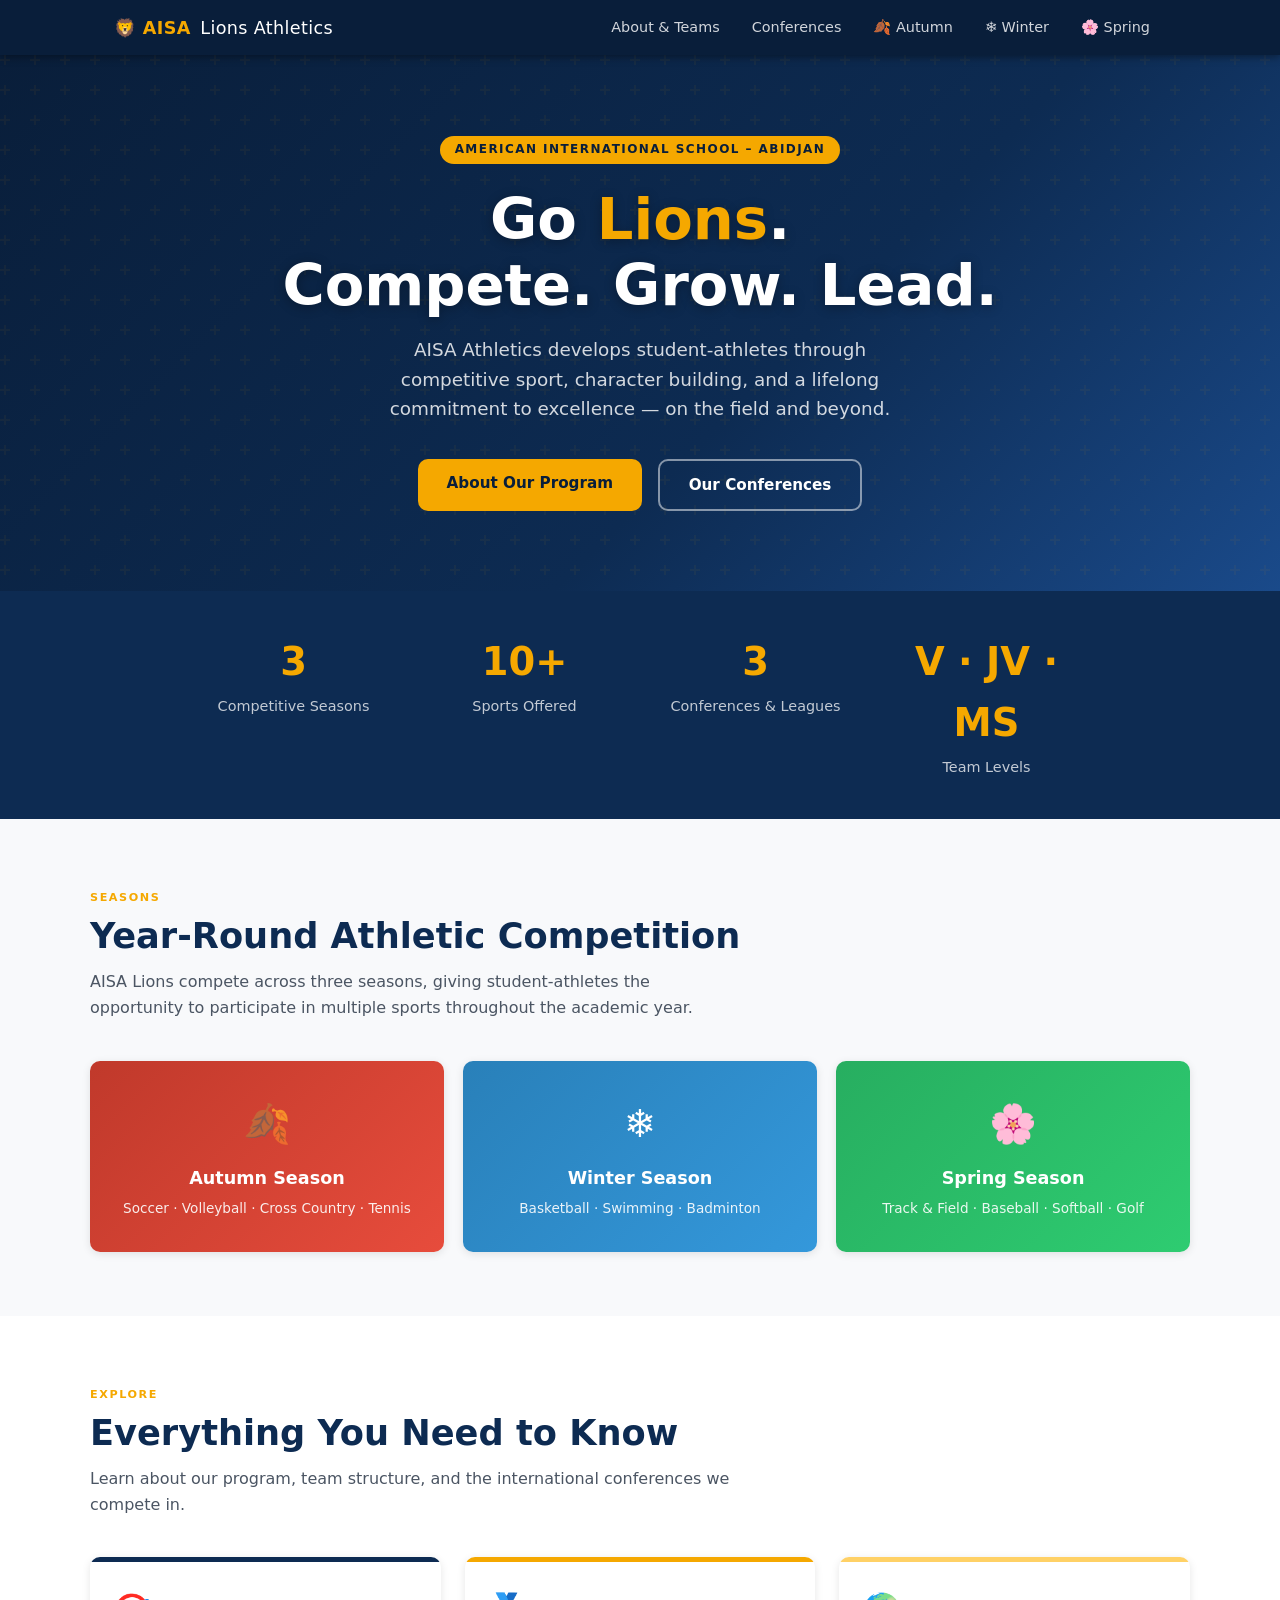
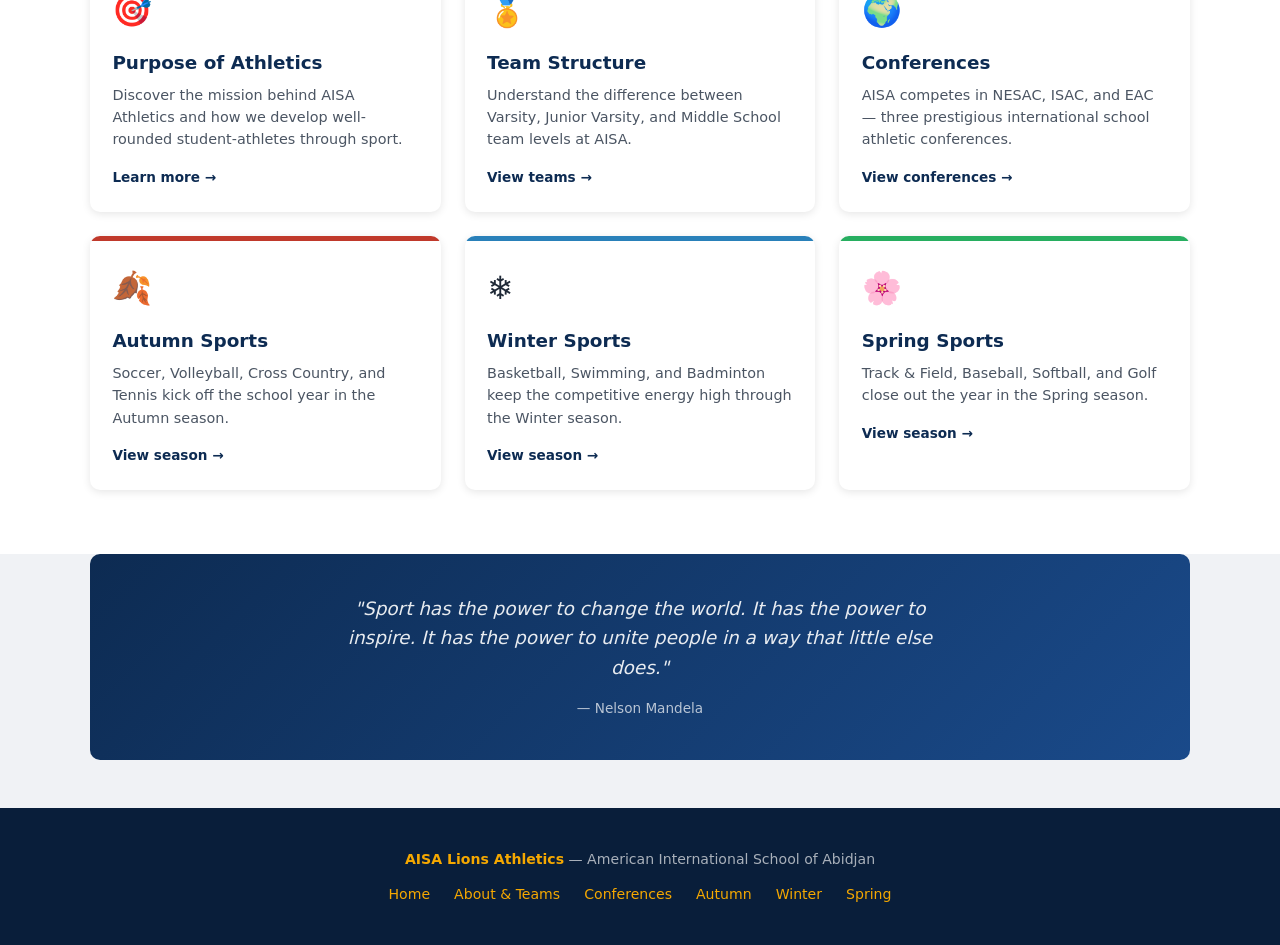
==== index.html @ 77f481df "Add AISA Lions Athletics Department website Six-page static site with shared stylesheet: - index.htm" ====
<!DOCTYPE html>
<html lang="en">
<head>
  <meta charset="UTF-8" />
  <meta name="viewport" content="width=device-width, initial-scale=1.0" />
  <title>AISA Lions Athletics</title>
  <link rel="stylesheet" href="styles.css" />
</head>
<body>

  <!-- NAV -->
  <nav>
    <div class="nav-inner">
      <a class="nav-brand" href="index.html">🦁 AISA <span>Lions Athletics</span></a>
      <ul class="nav-links">
        <li><a href="purpose.html">About & Teams</a></li>
        <li><a href="conferences.html">Conferences</a></li>
        <li><a href="autumn.html">Autumn</a></li>
        <li><a href="winter.html">Winter</a></li>
        <li><a href="spring.html">Spring</a></li>
      </ul>
    </div>
  </nav>

  <!-- HERO -->
  <section class="hero">
    <div class="hero-content">
      <span class="hero-eyebrow">American International School – Abidjan</span>
      <h1>Go <em>Lions</em>.<br>Compete. Grow. Lead.</h1>
      <p>AISA Athletics develops student-athletes through competitive sport, character building, and a lifelong commitment to excellence — on the field and beyond.</p>
      <div class="hero-ctas">
        <a class="btn btn-gold" href="purpose.html">About Our Program</a>
        <a class="btn btn-outline" href="conferences.html">Our Conferences</a>
      </div>
    </div>
  </section>

  <!-- STATS STRIP -->
  <div class="stats-strip">
    <div class="stats-inner">
      <div class="stat-item"><h2>3</h2><p>Competitive Seasons</p></div>
      <div class="stat-item"><h2>10+</h2><p>Sports Offered</p></div>
      <div class="stat-item"><h2>3</h2><p>Conferences &amp; Leagues</p></div>
      <div class="stat-item"><h2>V · JV · MS</h2><p>Team Levels</p></div>
    </div>
  </div>

  <!-- SEASON OVERVIEW -->
  <section style="background: var(--off-white);">
    <div class="container">
      <div class="section-label">Seasons</div>
      <h2 class="section-title">Year-Round Athletic Competition</h2>
      <p class="section-sub">AISA Lions compete across three seasons, giving student-athletes the opportunity to participate in multiple sports throughout the academic year.</p>
      <div class="season-nav">
        <a class="season-card sc-autumn" href="autumn.html">
          <span class="season-icon">🍂</span>
          Autumn Season
          <p>Soccer · Volleyball · Cross Country · Tennis</p>
        </a>
        <a class="season-card sc-winter" href="winter.html">
          <span class="season-icon">❄️</span>
          Winter Season
          <p>Basketball · Swimming · Badminton</p>
        </a>
        <a class="season-card sc-spring" href="spring.html">
          <span class="season-icon">🌸</span>
          Spring Season
          <p>Track &amp; Field · Baseball · Softball · Golf</p>
        </a>
      </div>
    </div>
  </section>

  <!-- QUICK LINKS -->
  <section>
    <div class="container">
      <div class="section-label">Explore</div>
      <h2 class="section-title">Everything You Need to Know</h2>
      <p class="section-sub">Learn about our program, team structure, and the international conferences we compete in.</p>
      <div class="card-grid">

        <a class="card" href="purpose.html">
          <div class="card-accent" style="background: var(--navy);"></div>
          <div class="card-body">
            <span class="card-icon">🎯</span>
            <h3>Purpose of Athletics</h3>
            <p>Discover the mission behind AISA Athletics and how we develop well-rounded student-athletes through sport.</p>
            <span class="card-link">Learn more →</span>
          </div>
        </a>

        <a class="card" href="purpose.html#teams">
          <div class="card-accent" style="background: var(--gold);"></div>
          <div class="card-body">
            <span class="card-icon">🏅</span>
            <h3>Team Structure</h3>
            <p>Understand the difference between Varsity, Junior Varsity, and Middle School team levels at AISA.</p>
            <span class="card-link">View teams →</span>
          </div>
        </a>

        <a class="card" href="conferences.html">
          <div class="card-accent" style="background: var(--gold-light);"></div>
          <div class="card-body">
            <span class="card-icon">🌍</span>
            <h3>Conferences</h3>
            <p>AISA competes in NESAC, ISAC, and EAC — three prestigious international school athletic conferences.</p>
            <span class="card-link">View conferences →</span>
          </div>
        </a>

        <a class="card" href="autumn.html">
          <div class="card-accent" style="background: var(--autumn);"></div>
          <div class="card-body">
            <span class="card-icon">🍂</span>
            <h3>Autumn Sports</h3>
            <p>Soccer, Volleyball, Cross Country, and Tennis kick off the school year in the Autumn season.</p>
            <span class="card-link">View season →</span>
          </div>
        </a>

        <a class="card" href="winter.html">
          <div class="card-accent" style="background: var(--winter);"></div>
          <div class="card-body">
            <span class="card-icon">❄️</span>
            <h3>Winter Sports</h3>
            <p>Basketball, Swimming, and Badminton keep the competitive energy high through the Winter season.</p>
            <span class="card-link">View season →</span>
          </div>
        </a>

        <a class="card" href="spring.html">
          <div class="card-accent" style="background: var(--spring);"></div>
          <div class="card-body">
            <span class="card-icon">🌸</span>
            <h3>Spring Sports</h3>
            <p>Track &amp; Field, Baseball, Softball, and Golf close out the year in the Spring season.</p>
            <span class="card-link">View season →</span>
          </div>
        </a>

      </div>
    </div>
  </section>

  <!-- CALLOUT -->
  <section style="background: var(--gray-100); padding-top: 0; padding-bottom: 3rem;">
    <div class="container">
      <div class="callout">
        <p>"Sport has the power to change the world. It has the power to inspire. It has the power to unite people in a way that little else does."</p>
        <cite>— Nelson Mandela</cite>
      </div>
    </div>
  </section>

  <!-- FOOTER -->
  <footer>
    <strong>AISA Lions Athletics</strong> — American International School of Abidjan<br>
    <div class="footer-links">
      <a href="index.html">Home</a>
      <a href="purpose.html">About &amp; Teams</a>
      <a href="conferences.html">Conferences</a>
      <a href="autumn.html">Autumn</a>
      <a href="winter.html">Winter</a>
      <a href="spring.html">Spring</a>
    </div>
  </footer>

</body>
</html>
---- styles.css ----
/* ============================================================
   AISA Lions Athletics — Shared Stylesheet
   ============================================================ */

:root {
  --navy:      #0d2b52;
  --navy-dark: #091e3a;
  --gold:      #f5a800;
  --gold-light:#ffd166;
  --white:     #ffffff;
  --off-white: #f8f9fb;
  --gray-100:  #f0f2f5;
  --gray-300:  #d1d5db;
  --gray-600:  #4b5563;
  --gray-800:  #1f2937;
  --autumn:    #c0392b;
  --winter:    #2980b9;
  --spring:    #27ae60;
  --shadow-sm: 0 2px 8px rgba(0,0,0,.10);
  --shadow-md: 0 4px 20px rgba(0,0,0,.14);
  --radius:    10px;
}

*, *::before, *::after { box-sizing: border-box; margin: 0; padding: 0; }

html { scroll-behavior: smooth; }

body {
  font-family: 'Segoe UI', system-ui, -apple-system, sans-serif;
  color: var(--gray-800);
  background: var(--white);
  line-height: 1.6;
}

/* ---- NAV ---- */
nav {
  background: var(--navy-dark);
  position: sticky;
  top: 0;
  z-index: 100;
  box-shadow: 0 2px 8px rgba(0,0,0,.4);
}

.nav-inner {
  max-width: 1100px;
  margin: 0 auto;
  padding: 0 1.5rem;
  display: flex;
  align-items: center;
  gap: 0;
}

.nav-brand {
  display: flex;
  align-items: center;
  gap: .6rem;
  padding: .85rem 0;
  color: var(--gold);
  font-weight: 800;
  font-size: 1.1rem;
  text-decoration: none;
  letter-spacing: .02em;
  flex-shrink: 0;
}

.nav-brand span { color: var(--white); font-weight: 400; }

.nav-links {
  display: flex;
  list-style: none;
  gap: 0;
  margin-left: auto;
}

.nav-links a {
  display: block;
  padding: .9rem 1rem;
  color: var(--gray-300);
  text-decoration: none;
  font-size: .9rem;
  font-weight: 500;
  transition: color .2s, background .2s;
  white-space: nowrap;
}

.nav-links a:hover,
.nav-links a.active {
  color: var(--gold);
  background: rgba(255,255,255,.05);
}

/* season accent dots */
.nav-links a[href="autumn.html"]::before { content:"🍂 "; }
.nav-links a[href="winter.html"]::before { content:"❄️ "; }
.nav-links a[href="spring.html"]::before { content:"🌸 "; }

/* ---- HERO ---- */
.hero {
  background: linear-gradient(135deg, var(--navy-dark) 0%, var(--navy) 60%, #1a4a8a 100%);
  color: var(--white);
  text-align: center;
  padding: 5rem 1.5rem;
  position: relative;
  overflow: hidden;
}

.hero::before {
  content: "";
  position: absolute;
  inset: 0;
  background: url("data:image/svg+xml,%3Csvg width='60' height='60' viewBox='0 0 60 60' xmlns='http://www.w3.org/2000/svg'%3E%3Cg fill='none' fill-rule='evenodd'%3E%3Cg fill='%23f5a800' fill-opacity='0.05'%3E%3Cpath d='M36 34v-4h-2v4h-4v2h4v4h2v-4h4v-2h-4zm0-30V0h-2v4h-4v2h4v4h2V6h4V4h-4zM6 34v-4H4v4H0v2h4v4h2v-4h4v-2H6zM6 4V0H4v4H0v2h4v4h2V6h4V4H6z'/%3E%3C/g%3E%3C/g%3E%3C/svg%3E");
  opacity: 1;
}

.hero-content { position: relative; max-width: 760px; margin: 0 auto; }

.hero-eyebrow {
  display: inline-block;
  background: var(--gold);
  color: var(--navy-dark);
  font-size: .75rem;
  font-weight: 800;
  letter-spacing: .12em;
  text-transform: uppercase;
  padding: .3rem .9rem;
  border-radius: 2rem;
  margin-bottom: 1.4rem;
}

.hero h1 {
  font-size: clamp(2.2rem, 5vw, 3.6rem);
  font-weight: 900;
  line-height: 1.15;
  margin-bottom: 1rem;
  text-shadow: 0 2px 12px rgba(0,0,0,.3);
}

.hero h1 em {
  color: var(--gold);
  font-style: normal;
}

.hero p {
  font-size: 1.15rem;
  color: rgba(255,255,255,.82);
  max-width: 560px;
  margin: 0 auto 2.2rem;
}

.btn {
  display: inline-block;
  padding: .75rem 1.8rem;
  border-radius: var(--radius);
  font-weight: 700;
  font-size: .95rem;
  text-decoration: none;
  transition: transform .15s, box-shadow .15s, opacity .15s;
}

.btn:hover { transform: translateY(-2px); box-shadow: var(--shadow-md); opacity: .92; }

.btn-gold  { background: var(--gold); color: var(--navy-dark); }
.btn-white { background: var(--white); color: var(--navy); border: 2px solid var(--white); }
.btn-outline { background: transparent; color: var(--white); border: 2px solid rgba(255,255,255,.5); }
.btn-outline:hover { border-color: var(--gold); color: var(--gold); }

.hero-ctas { display: flex; gap: 1rem; justify-content: center; flex-wrap: wrap; }

/* ---- SECTION WRAPPERS ---- */
section { padding: 4rem 1.5rem; }

.container { max-width: 1100px; margin: 0 auto; }

.section-label {
  display: inline-block;
  font-size: .7rem;
  font-weight: 800;
  letter-spacing: .14em;
  text-transform: uppercase;
  color: var(--gold);
  margin-bottom: .5rem;
}

.section-title {
  font-size: clamp(1.6rem, 3vw, 2.2rem);
  font-weight: 800;
  color: var(--navy);
  margin-bottom: .75rem;
  line-height: 1.2;
}

.section-sub {
  color: var(--gray-600);
  max-width: 640px;
  margin-bottom: 2.5rem;
  font-size: 1rem;
}

/* ---- CARD GRID ---- */
.card-grid {
  display: grid;
  grid-template-columns: repeat(auto-fit, minmax(260px, 1fr));
  gap: 1.5rem;
}

.card {
  background: var(--white);
  border-radius: var(--radius);
  box-shadow: var(--shadow-sm);
  overflow: hidden;
  transition: transform .2s, box-shadow .2s;
  text-decoration: none;
  color: inherit;
}

.card:hover { transform: translateY(-4px); box-shadow: var(--shadow-md); }

.card-accent {
  height: 5px;
}

.card-body { padding: 1.4rem; }

.card-icon {
  font-size: 2rem;
  margin-bottom: .75rem;
  display: block;
}

.card h3 {
  font-size: 1.15rem;
  font-weight: 700;
  color: var(--navy);
  margin-bottom: .4rem;
}

.card p {
  font-size: .9rem;
  color: var(--gray-600);
  line-height: 1.55;
}

.card-link {
  display: inline-block;
  margin-top: 1rem;
  font-size: .85rem;
  font-weight: 600;
  color: var(--navy);
  text-decoration: none;
}
.card-link:hover { color: var(--gold); }

/* ---- SEASON BANNER ---- */
.season-hero {
  padding: 4rem 1.5rem;
  color: var(--white);
  text-align: center;
}

.season-hero h1 { font-size: clamp(2rem, 5vw, 3.2rem); font-weight: 900; margin-bottom: .5rem; }
.season-hero p { font-size: 1.1rem; opacity: .88; max-width: 540px; margin: 0 auto; }

.autumn-hero { background: linear-gradient(135deg, #7d1e10, #c0392b, #e74c3c); }
.winter-hero { background: linear-gradient(135deg, #1a4a72, #2980b9, #3498db); }
.spring-hero  { background: linear-gradient(135deg, #145a32, #27ae60, #2ecc71); }

/* ---- SPORT CARDS ---- */
.sport-grid {
  display: grid;
  grid-template-columns: repeat(auto-fit, minmax(280px, 1fr));
  gap: 1.5rem;
}

.sport-card {
  background: var(--white);
  border-radius: var(--radius);
  box-shadow: var(--shadow-sm);
  overflow: hidden;
  transition: transform .2s, box-shadow .2s;
}

.sport-card:hover { transform: translateY(-4px); box-shadow: var(--shadow-md); }

.sport-card-header {
  padding: 1.4rem;
  display: flex;
  align-items: center;
  gap: 1rem;
}

.sport-emoji { font-size: 2.4rem; flex-shrink: 0; }

.sport-card-header h3 { font-size: 1.2rem; font-weight: 700; color: var(--white); margin-bottom: .15rem; }
.sport-card-header span { font-size: .8rem; opacity: .85; color: var(--white); }

.sport-card-body { padding: 1.2rem 1.4rem; }

.sport-card-body p { font-size: .9rem; color: var(--gray-600); margin-bottom: 1rem; }

.team-badges { display: flex; flex-wrap: wrap; gap: .4rem; }

.badge {
  display: inline-block;
  padding: .25rem .7rem;
  border-radius: 2rem;
  font-size: .75rem;
  font-weight: 600;
  border: 1.5px solid;
}

.badge-varsity { border-color: var(--navy); color: var(--navy); background: rgba(13,43,82,.07); }
.badge-jv      { border-color: var(--gold); color: #8a6100; background: rgba(245,168,0,.10); }
.badge-ms      { border-color: var(--spring); color: #145a32; background: rgba(39,174,96,.10); }

/* ---- TEAM LEVEL SECTION (purpose page) ---- */
.level-grid {
  display: grid;
  grid-template-columns: repeat(auto-fit, minmax(240px, 1fr));
  gap: 1.5rem;
  margin-top: 2rem;
}

.level-card {
  border-radius: var(--radius);
  padding: 1.8rem;
  text-align: center;
}

.level-card h3 { font-size: 1.3rem; font-weight: 800; margin: .75rem 0 .4rem; }
.level-card p  { font-size: .9rem; line-height: 1.6; }

.level-varsity { background: linear-gradient(135deg, #0d2b52, #1a4a8a); color: var(--white); }
.level-jv      { background: linear-gradient(135deg, #7a5100, #c47d00); color: var(--white); }
.level-ms      { background: linear-gradient(135deg, #145a32, #1e8449); color: var(--white); }

.level-icon { font-size: 2.6rem; }

/* ---- VALUES ---- */
.values-grid {
  display: grid;
  grid-template-columns: repeat(auto-fit, minmax(200px, 1fr));
  gap: 1.2rem;
}

.value-item {
  text-align: center;
  padding: 1.6rem 1rem;
  border-radius: var(--radius);
  background: var(--gray-100);
}

.value-item .icon { font-size: 2rem; margin-bottom: .6rem; display: block; }
.value-item h4 { font-weight: 700; color: var(--navy); margin-bottom: .3rem; }
.value-item p  { font-size: .85rem; color: var(--gray-600); }

/* ---- SEASON NAV CARDS ---- */
.season-nav {
  display: grid;
  grid-template-columns: repeat(auto-fit, minmax(220px, 1fr));
  gap: 1.2rem;
}

.season-card {
  border-radius: var(--radius);
  padding: 2rem;
  text-align: center;
  text-decoration: none;
  color: var(--white);
  font-weight: 700;
  font-size: 1.1rem;
  transition: transform .2s, box-shadow .2s;
  box-shadow: var(--shadow-sm);
}

.season-card:hover { transform: translateY(-4px); box-shadow: var(--shadow-md); }
.season-card p { font-size: .85rem; font-weight: 400; margin-top: .4rem; opacity: .9; }
.season-card .season-icon { font-size: 2.4rem; display: block; margin-bottom: .6rem; }

.sc-autumn { background: linear-gradient(135deg, #c0392b, #e74c3c); }
.sc-winter { background: linear-gradient(135deg, #2980b9, #3498db); }
.sc-spring  { background: linear-gradient(135deg, #27ae60, #2ecc71); }

/* ---- STATS STRIP ---- */
.stats-strip {
  background: var(--navy);
  color: var(--white);
  padding: 2.5rem 1.5rem;
  text-align: center;
}

.stats-inner {
  max-width: 900px;
  margin: 0 auto;
  display: grid;
  grid-template-columns: repeat(auto-fit, minmax(160px, 1fr));
  gap: 1.5rem;
}

.stat-item h2 { font-size: 2.4rem; font-weight: 900; color: var(--gold); }
.stat-item p  { font-size: .9rem; color: rgba(255,255,255,.75); margin-top: .15rem; }

/* ---- SCHEDULE TABLE ---- */
.schedule-table {
  width: 100%;
  border-collapse: collapse;
  font-size: .9rem;
  box-shadow: var(--shadow-sm);
  border-radius: var(--radius);
  overflow: hidden;
}

.schedule-table th {
  background: var(--navy);
  color: var(--gold);
  text-align: left;
  padding: .75rem 1rem;
  font-weight: 700;
  font-size: .8rem;
  letter-spacing: .06em;
  text-transform: uppercase;
}

.schedule-table td {
  padding: .7rem 1rem;
  border-bottom: 1px solid var(--gray-100);
  color: var(--gray-800);
}

.schedule-table tr:last-child td { border-bottom: none; }
.schedule-table tr:nth-child(even) td { background: var(--gray-100); }

/* ---- QUOTE / CALLOUT ---- */
.callout {
  background: linear-gradient(135deg, var(--navy), #1a4a8a);
  color: var(--white);
  border-radius: var(--radius);
  padding: 2.5rem;
  text-align: center;
}

.callout p { font-size: 1.15rem; font-style: italic; opacity: .9; max-width: 600px; margin: 0 auto 1rem; }
.callout cite { font-size: .85rem; opacity: .7; font-style: normal; display: block; }

/* ---- FOOTER ---- */
footer {
  background: var(--navy-dark);
  color: rgba(255,255,255,.65);
  padding: 2.5rem 1.5rem;
  text-align: center;
  font-size: .88rem;
}

footer strong { color: var(--gold); }
footer a { color: var(--gold); text-decoration: none; }
footer .footer-links { display: flex; gap: 1.5rem; justify-content: center; flex-wrap: wrap; margin-top: .75rem; }

/* ---- BREADCRUMB ---- */
.breadcrumb {
  background: var(--gray-100);
  padding: .6rem 1.5rem;
  font-size: .82rem;
  color: var(--gray-600);
}

.breadcrumb a { color: var(--navy); text-decoration: none; font-weight: 500; }
.breadcrumb a:hover { color: var(--gold); }
.breadcrumb span { margin: 0 .4rem; }

/* ---- RESPONSIVE ---- */
@media (max-width: 640px) {
  .nav-links a { padding: .7rem .6rem; font-size: .8rem; }
  .nav-links a::before { display: none; }
  section { padding: 2.5rem 1rem; }
  .hero { padding: 3.5rem 1rem; }
  .callout { padding: 1.8rem 1rem; }
}
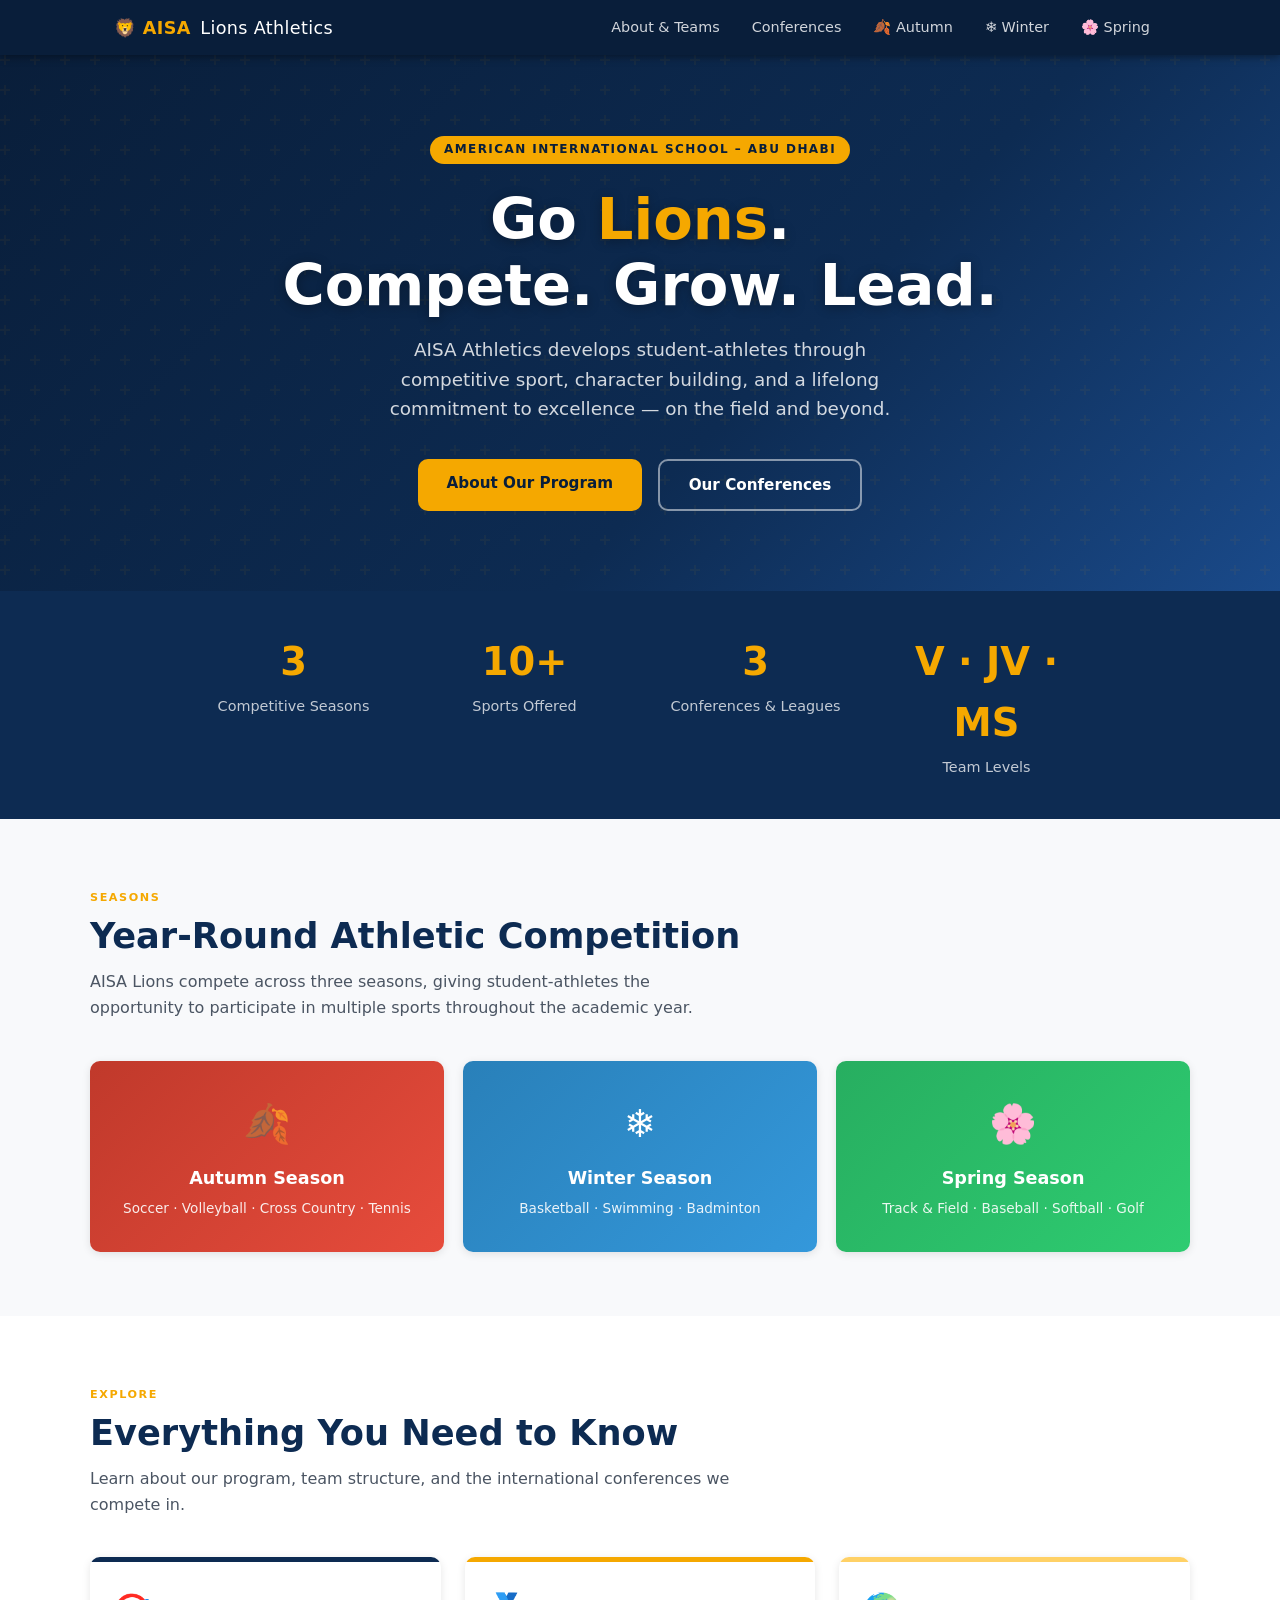
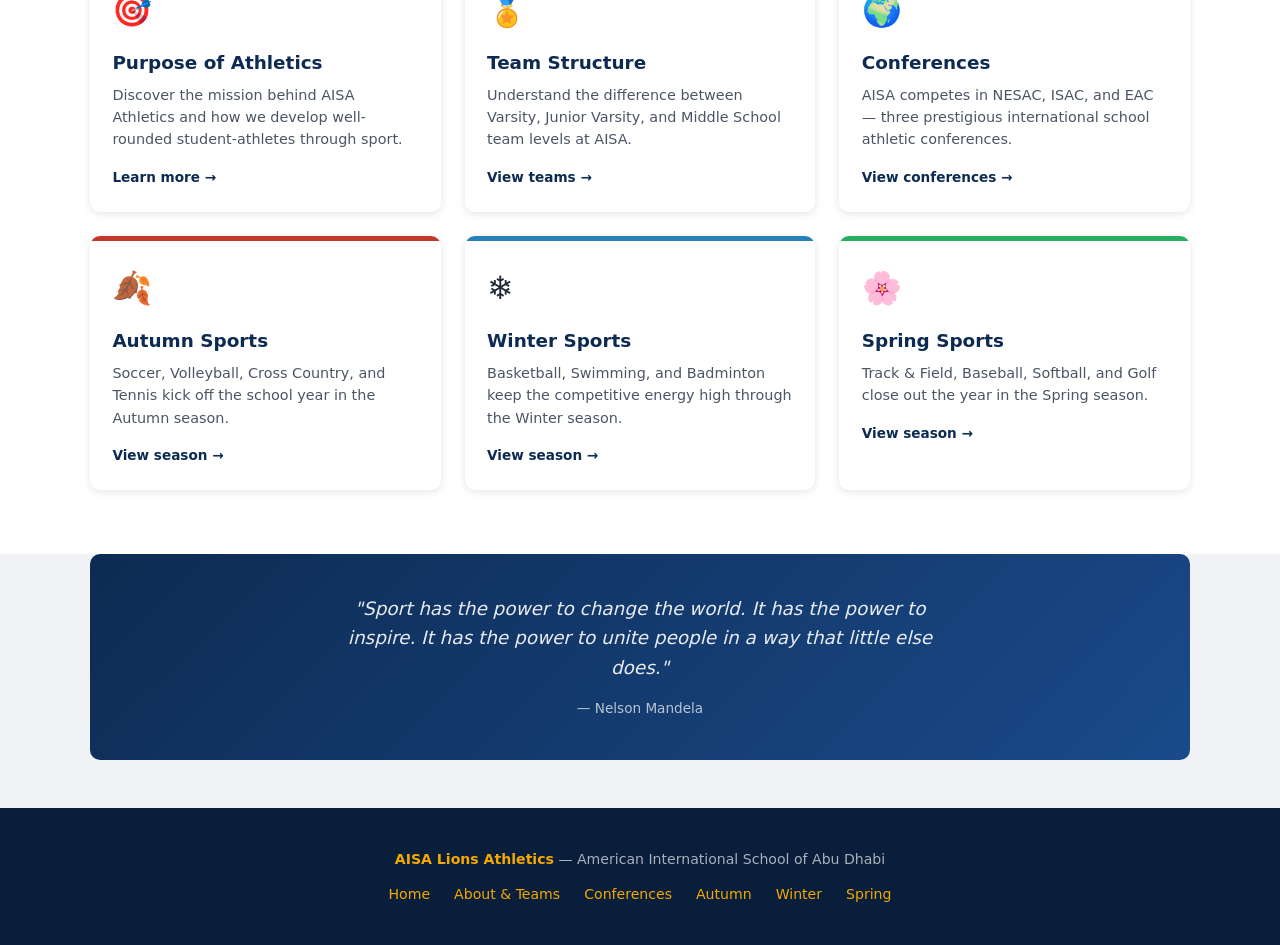
==== commit 8651c638: "Fix AISA location and conference details - Corrects AISA to American International School of Abu Dha" ====
--- a/index.html
+++ b/index.html
@@ -25,7 +25,7 @@
   <!-- HERO -->
   <section class="hero">
     <div class="hero-content">
-      <span class="hero-eyebrow">American International School – Abidjan</span>
+      <span class="hero-eyebrow">American International School – Abu Dhabi</span>
       <h1>Go <em>Lions</em>.<br>Compete. Grow. Lead.</h1>
       <p>AISA Athletics develops student-athletes through competitive sport, character building, and a lifelong commitment to excellence — on the field and beyond.</p>
       <div class="hero-ctas">
@@ -155,7 +155,7 @@
 
   <!-- FOOTER -->
   <footer>
-    <strong>AISA Lions Athletics</strong> — American International School of Abidjan<br>
+    <strong>AISA Lions Athletics</strong> — American International School of Abu Dhabi<br>
     <div class="footer-links">
       <a href="index.html">Home</a>
       <a href="purpose.html">About &amp; Teams</a>
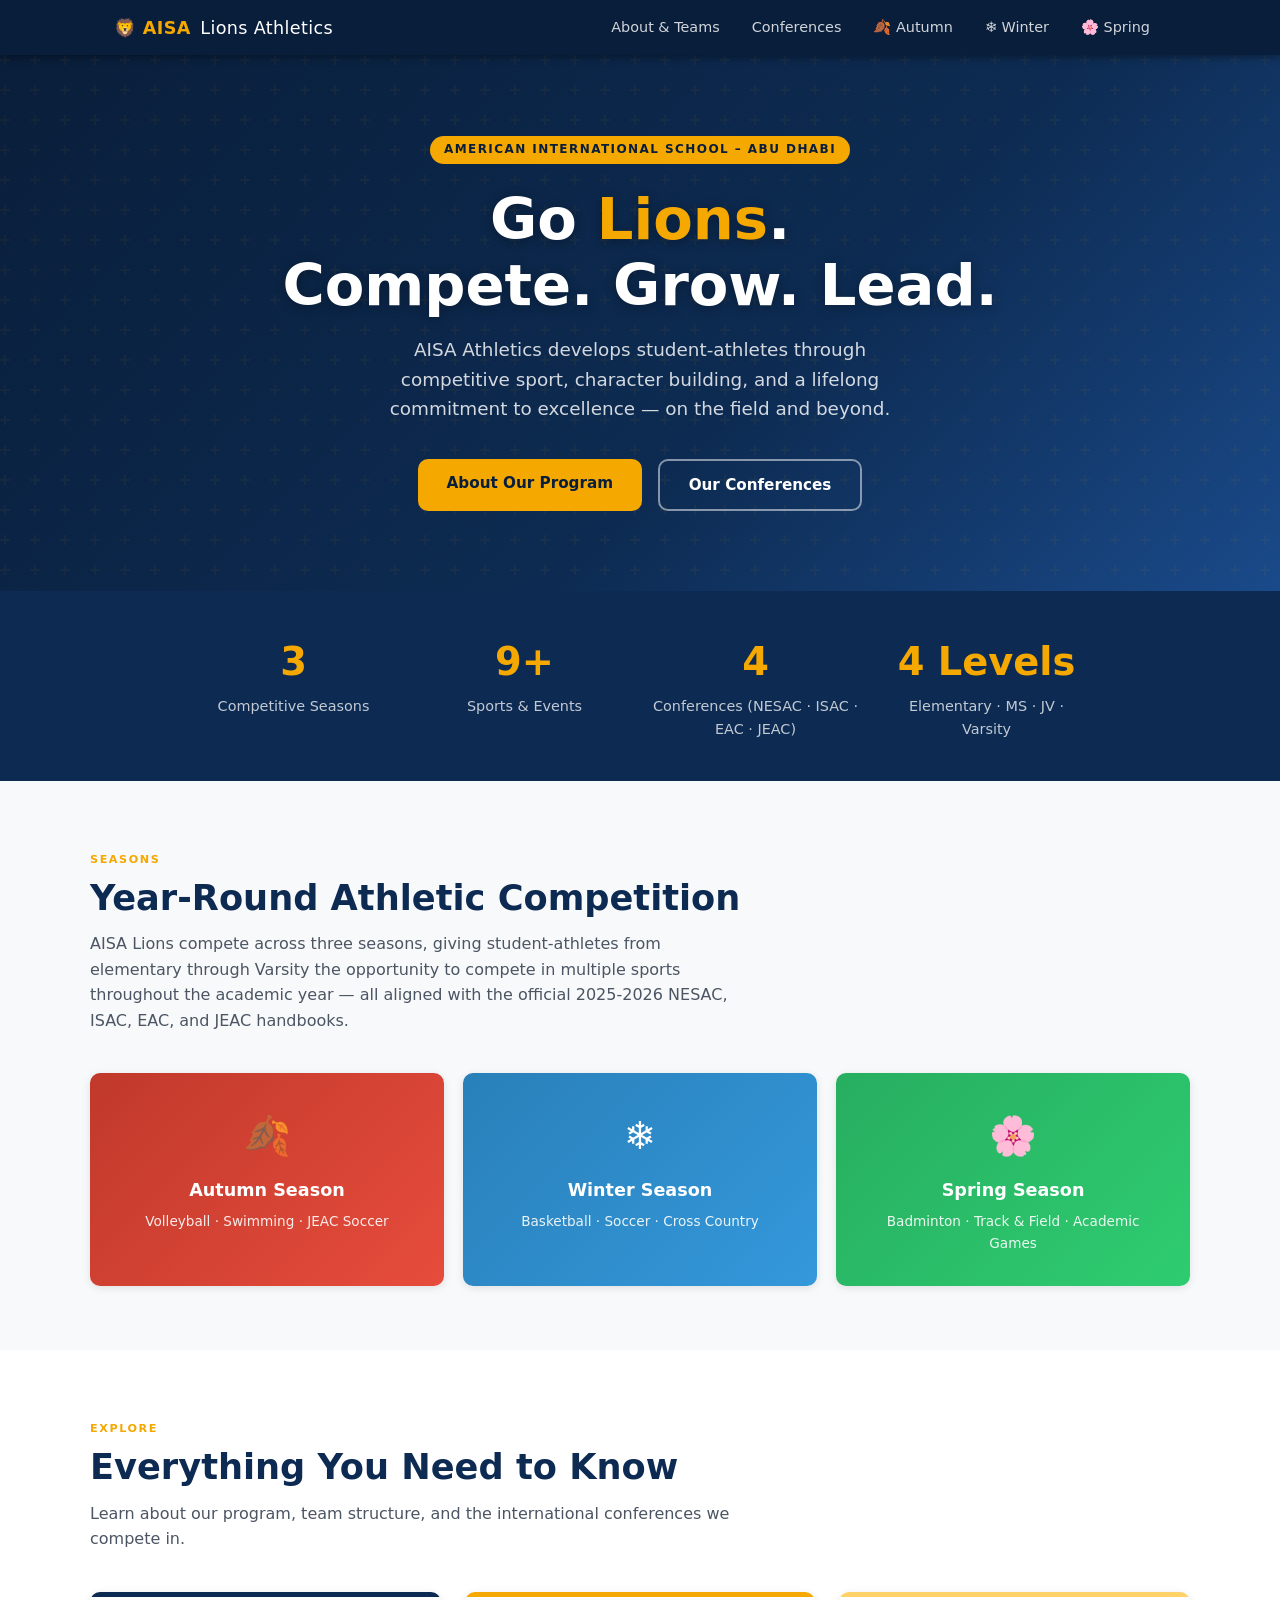
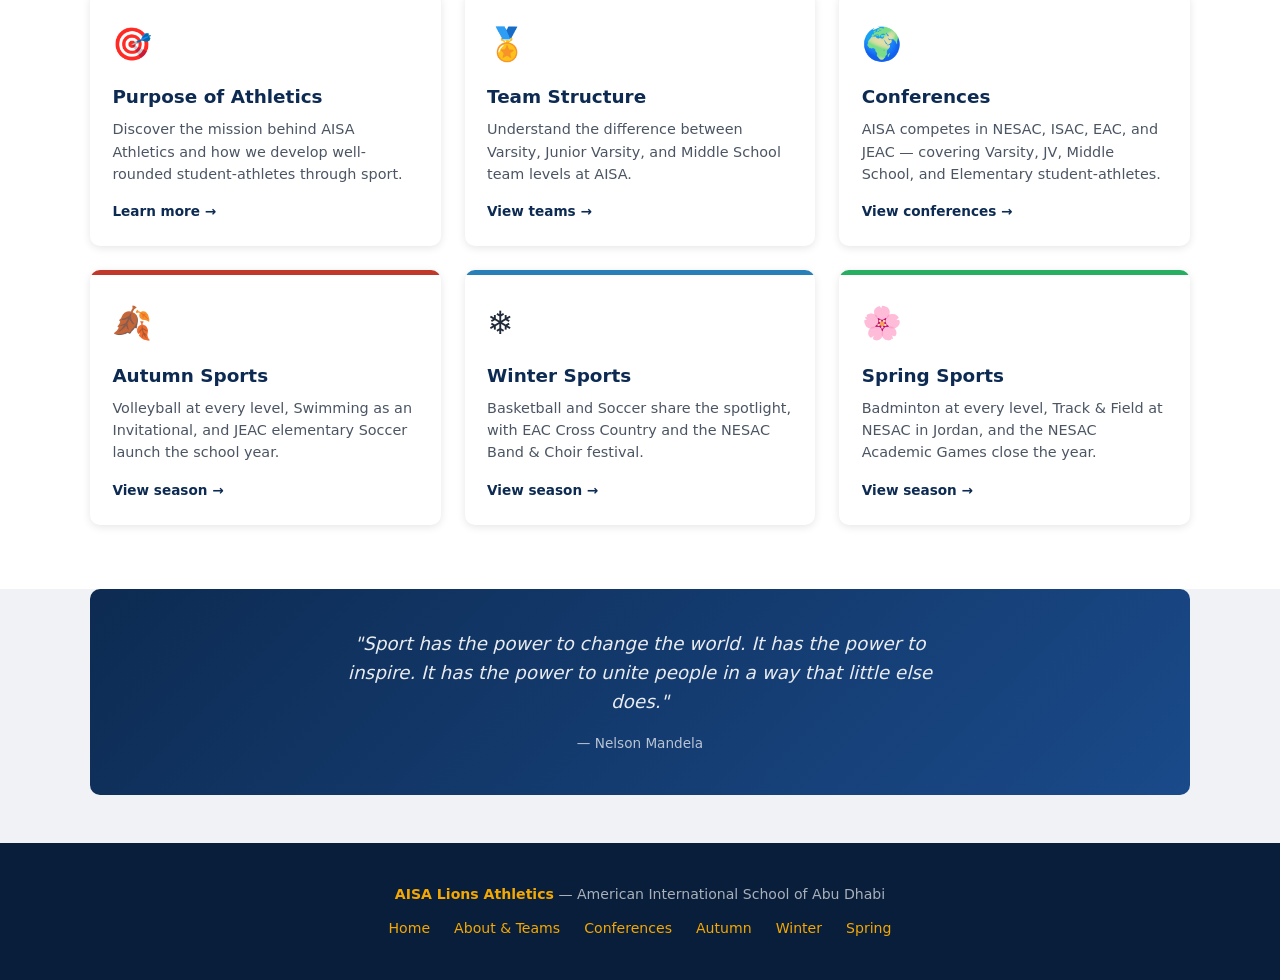
==== commit 73ae9788: "Rewrite conferences and seasons from official 2025-2026 handbooks Rebuilt all conference and season " ====
--- a/index.html
+++ b/index.html
@@ -39,9 +39,9 @@
   <div class="stats-strip">
     <div class="stats-inner">
       <div class="stat-item"><h2>3</h2><p>Competitive Seasons</p></div>
-      <div class="stat-item"><h2>10+</h2><p>Sports Offered</p></div>
-      <div class="stat-item"><h2>3</h2><p>Conferences &amp; Leagues</p></div>
-      <div class="stat-item"><h2>V · JV · MS</h2><p>Team Levels</p></div>
+      <div class="stat-item"><h2>9+</h2><p>Sports &amp; Events</p></div>
+      <div class="stat-item"><h2>4</h2><p>Conferences (NESAC · ISAC · EAC · JEAC)</p></div>
+      <div class="stat-item"><h2>4 Levels</h2><p>Elementary · MS · JV · Varsity</p></div>
     </div>
   </div>
 
@@ -50,22 +50,22 @@
     <div class="container">
       <div class="section-label">Seasons</div>
       <h2 class="section-title">Year-Round Athletic Competition</h2>
-      <p class="section-sub">AISA Lions compete across three seasons, giving student-athletes the opportunity to participate in multiple sports throughout the academic year.</p>
+      <p class="section-sub">AISA Lions compete across three seasons, giving student-athletes from elementary through Varsity the opportunity to compete in multiple sports throughout the academic year — all aligned with the official 2025-2026 NESAC, ISAC, EAC, and JEAC handbooks.</p>
       <div class="season-nav">
         <a class="season-card sc-autumn" href="autumn.html">
           <span class="season-icon">🍂</span>
           Autumn Season
-          <p>Soccer · Volleyball · Cross Country · Tennis</p>
+          <p>Volleyball · Swimming · JEAC Soccer</p>
         </a>
         <a class="season-card sc-winter" href="winter.html">
           <span class="season-icon">❄️</span>
           Winter Season
-          <p>Basketball · Swimming · Badminton</p>
+          <p>Basketball · Soccer · Cross Country</p>
         </a>
         <a class="season-card sc-spring" href="spring.html">
           <span class="season-icon">🌸</span>
           Spring Season
-          <p>Track &amp; Field · Baseball · Softball · Golf</p>
+          <p>Badminton · Track &amp; Field · Academic Games</p>
         </a>
       </div>
     </div>
@@ -104,7 +104,7 @@
           <div class="card-body">
             <span class="card-icon">🌍</span>
             <h3>Conferences</h3>
-            <p>AISA competes in NESAC, ISAC, and EAC — three prestigious international school athletic conferences.</p>
+            <p>AISA competes in NESAC, ISAC, EAC, and JEAC — covering Varsity, JV, Middle School, and Elementary student-athletes.</p>
             <span class="card-link">View conferences →</span>
           </div>
         </a>
@@ -114,7 +114,7 @@
           <div class="card-body">
             <span class="card-icon">🍂</span>
             <h3>Autumn Sports</h3>
-            <p>Soccer, Volleyball, Cross Country, and Tennis kick off the school year in the Autumn season.</p>
+            <p>Volleyball at every level, Swimming as an Invitational, and JEAC elementary Soccer launch the school year.</p>
             <span class="card-link">View season →</span>
           </div>
         </a>
@@ -124,7 +124,7 @@
           <div class="card-body">
             <span class="card-icon">❄️</span>
             <h3>Winter Sports</h3>
-            <p>Basketball, Swimming, and Badminton keep the competitive energy high through the Winter season.</p>
+            <p>Basketball and Soccer share the spotlight, with EAC Cross Country and the NESAC Band &amp; Choir festival.</p>
             <span class="card-link">View season →</span>
           </div>
         </a>
@@ -134,7 +134,7 @@
           <div class="card-body">
             <span class="card-icon">🌸</span>
             <h3>Spring Sports</h3>
-            <p>Track &amp; Field, Baseball, Softball, and Golf close out the year in the Spring season.</p>
+            <p>Badminton at every level, Track &amp; Field at NESAC in Jordan, and the NESAC Academic Games close the year.</p>
             <span class="card-link">View season →</span>
           </div>
         </a>
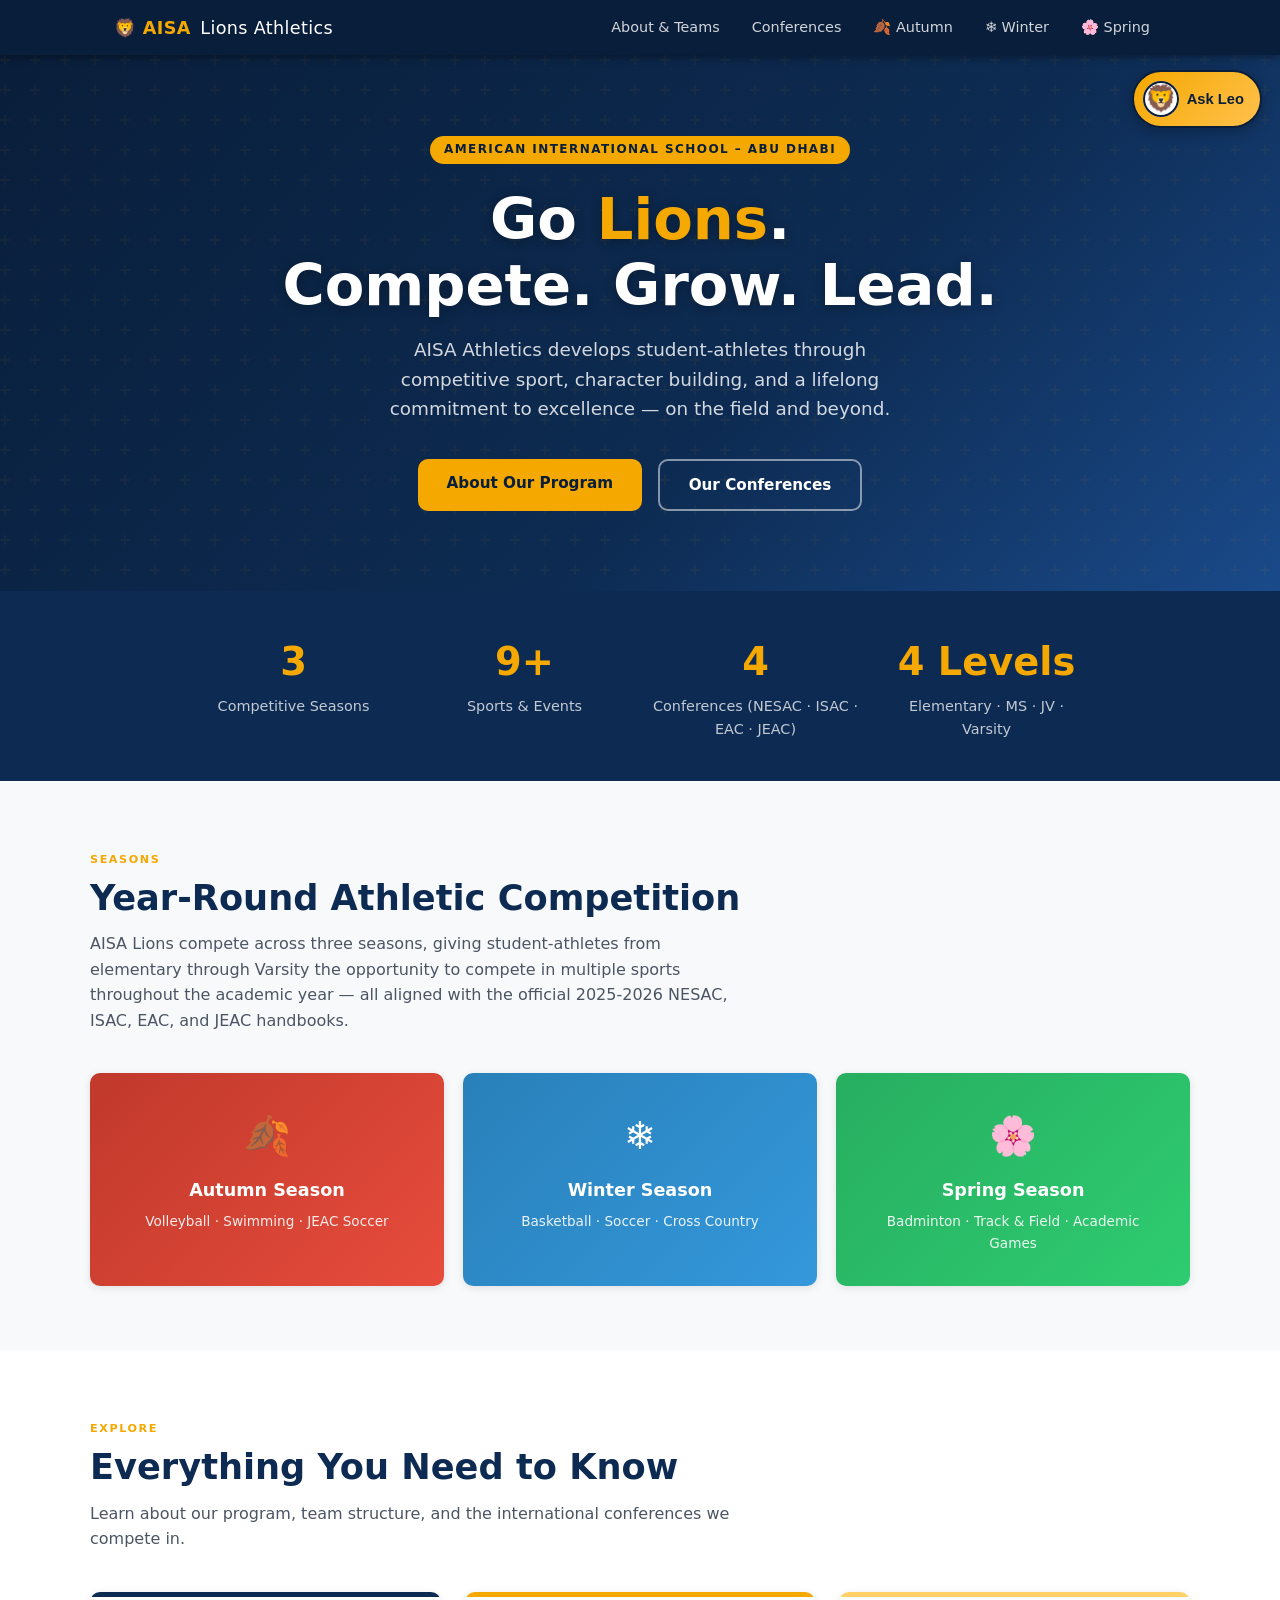
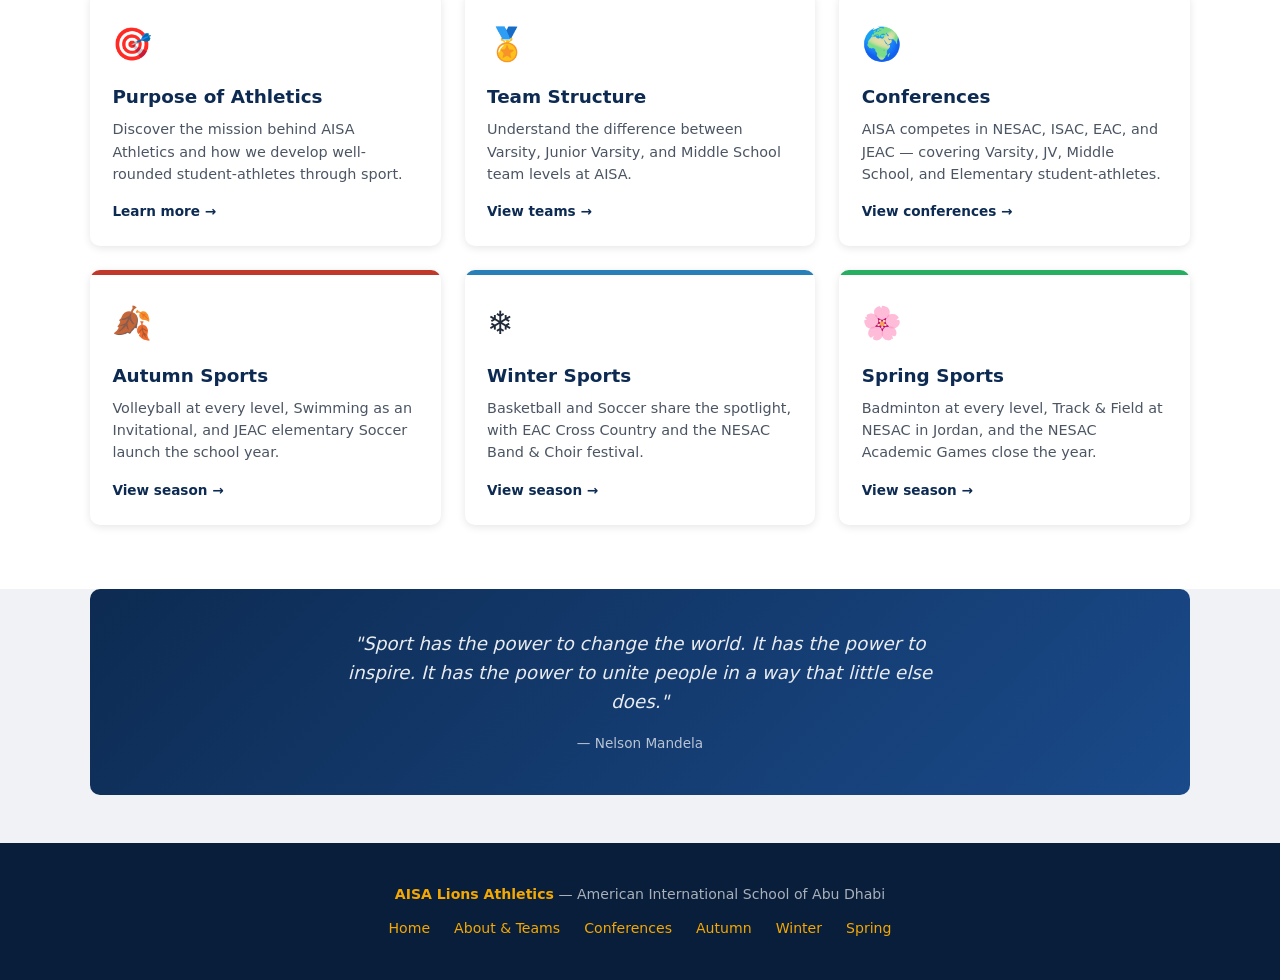
==== commit d0f25fbd: "Add Leo chat assistant + correct DAS (Dubai) and ACS (Saadiyat) map pins Map fixes: - DAS Eagles rel" ====
--- a/index.html
+++ b/index.html
@@ -166,5 +166,6 @@
     </div>
   </footer>
 
+  <script src="leo.js" defer></script>
 </body>
 </html>
--- a/styles.css
+++ b/styles.css
@@ -474,3 +474,176 @@
   .hero { padding: 3.5rem 1rem; }
   .callout { padding: 1.8rem 1rem; }
 }
+
+/* ============================================================
+   LEO — AISA Lions Athletics chat assistant
+============================================================ */
+#leo-widget { position: fixed; top: 70px; right: 18px; z-index: 1000; font-family: 'Segoe UI', system-ui, sans-serif; }
+
+#leo-toggle {
+  display: flex; align-items: center; gap: .5rem;
+  background: linear-gradient(135deg, var(--gold) 0%, #ffc14d 100%);
+  color: var(--navy-dark);
+  border: 2.5px solid var(--navy-dark);
+  border-radius: 50px;
+  padding: .55rem 1rem .55rem .55rem;
+  font-weight: 800;
+  font-size: .92rem;
+  cursor: pointer;
+  box-shadow: 0 4px 14px rgba(0,0,0,.25);
+  transition: transform .15s, box-shadow .15s;
+}
+#leo-toggle:hover { transform: translateY(-2px); box-shadow: 0 6px 20px rgba(0,0,0,.3); }
+#leo-toggle .leo-emoji {
+  font-size: 1.6rem;
+  background: var(--white);
+  border-radius: 50%;
+  width: 36px; height: 36px;
+  display: inline-flex; align-items: center; justify-content: center;
+  box-shadow: inset 0 0 0 2px var(--navy-dark);
+  line-height: 1;
+}
+#leo-toggle.leo-active .leo-toggle-text { display: none; }
+#leo-toggle.leo-active { padding: .35rem; }
+
+#leo-panel {
+  position: absolute;
+  top: 60px; right: 0;
+  width: 360px;
+  max-width: calc(100vw - 24px);
+  height: 540px;
+  max-height: calc(100vh - 120px);
+  background: var(--white);
+  border-radius: 14px;
+  box-shadow: 0 12px 40px rgba(0,0,0,.32);
+  display: flex; flex-direction: column;
+  overflow: hidden;
+  transform-origin: top right;
+  transition: opacity .18s, transform .18s;
+  border: 2px solid var(--navy-dark);
+}
+#leo-panel.leo-hidden { opacity: 0; transform: scale(.92) translateY(-10px); pointer-events: none; }
+
+.leo-header {
+  background: linear-gradient(135deg, var(--navy-dark), var(--navy));
+  color: var(--white);
+  padding: .85rem 1rem;
+  display: flex; align-items: center; gap: .7rem;
+  border-bottom: 3px solid var(--gold);
+}
+.leo-avatar {
+  font-size: 1.7rem;
+  background: var(--gold);
+  border-radius: 50%;
+  width: 42px; height: 42px;
+  display: inline-flex; align-items: center; justify-content: center;
+  flex-shrink: 0;
+  box-shadow: 0 0 0 2px var(--white);
+}
+.leo-title { flex: 1; line-height: 1.15; }
+.leo-title strong { display: block; font-size: 1.05rem; color: var(--gold); }
+.leo-title small { font-size: .72rem; opacity: .8; }
+.leo-title small::before {
+  content: '●';
+  color: #2ecc71;
+  margin-right: .25rem;
+  font-size: .65rem;
+  vertical-align: 1px;
+}
+#leo-close {
+  background: transparent; border: none; color: var(--white);
+  font-size: 1.7rem; line-height: 1; cursor: pointer;
+  width: 28px; height: 28px; border-radius: 50%;
+  display: flex; align-items: center; justify-content: center;
+  transition: background .15s;
+}
+#leo-close:hover { background: rgba(255,255,255,.15); }
+
+#leo-messages {
+  flex: 1; overflow-y: auto;
+  padding: 1rem;
+  background: var(--off-white);
+  display: flex; flex-direction: column; gap: .6rem;
+}
+.leo-msg { display: flex; gap: .5rem; max-width: 92%; }
+.leo-msg-bot  { align-self: flex-start; }
+.leo-msg-user { align-self: flex-end; flex-direction: row-reverse; }
+.leo-msg-avatar {
+  font-size: 1.1rem; flex-shrink: 0;
+  background: var(--gold); border-radius: 50%;
+  width: 28px; height: 28px;
+  display: inline-flex; align-items: center; justify-content: center;
+  align-self: flex-end;
+}
+.leo-msg-text {
+  background: var(--white);
+  color: var(--gray-800);
+  padding: .55rem .8rem;
+  border-radius: 14px;
+  font-size: .87rem;
+  line-height: 1.5;
+  box-shadow: 0 1px 3px rgba(0,0,0,.08);
+  word-wrap: break-word;
+}
+.leo-msg-bot .leo-msg-text  { border-bottom-left-radius: 4px; }
+.leo-msg-user .leo-msg-text {
+  background: var(--navy);
+  color: var(--white);
+  border-bottom-right-radius: 4px;
+}
+.leo-msg-text b { color: var(--navy); font-weight: 700; }
+.leo-msg-user .leo-msg-text b { color: var(--gold); }
+
+#leo-suggestions {
+  display: flex; flex-wrap: wrap; gap: .35rem;
+  padding: .6rem .8rem 0;
+  background: var(--off-white);
+}
+.leo-chip {
+  background: var(--white);
+  border: 1.5px solid var(--gold);
+  color: var(--navy);
+  border-radius: 2rem;
+  padding: .3rem .75rem;
+  font-size: .76rem;
+  font-weight: 600;
+  cursor: pointer;
+  transition: background .15s, color .15s;
+}
+.leo-chip:hover { background: var(--gold); color: var(--navy-dark); }
+
+#leo-form {
+  display: flex; gap: .4rem;
+  padding: .7rem .8rem .8rem;
+  background: var(--off-white);
+  border-top: 1px solid var(--gray-100);
+}
+#leo-input {
+  flex: 1;
+  border: 1.5px solid var(--gray-300);
+  border-radius: 2rem;
+  padding: .55rem .9rem;
+  font-size: .88rem;
+  outline: none;
+  font-family: inherit;
+  transition: border-color .15s;
+}
+#leo-input:focus { border-color: var(--gold); }
+#leo-form button {
+  background: var(--navy);
+  color: var(--gold);
+  border: none;
+  border-radius: 50%;
+  width: 38px; height: 38px;
+  font-size: 1rem;
+  cursor: pointer;
+  transition: background .15s;
+}
+#leo-form button:hover { background: var(--navy-dark); }
+
+@media (max-width: 640px) {
+  #leo-widget { top: 60px; right: 10px; }
+  #leo-toggle .leo-toggle-text { display: none; }
+  #leo-toggle { padding: .35rem; }
+  #leo-panel { width: calc(100vw - 20px); height: calc(100vh - 130px); top: 56px; }
+}
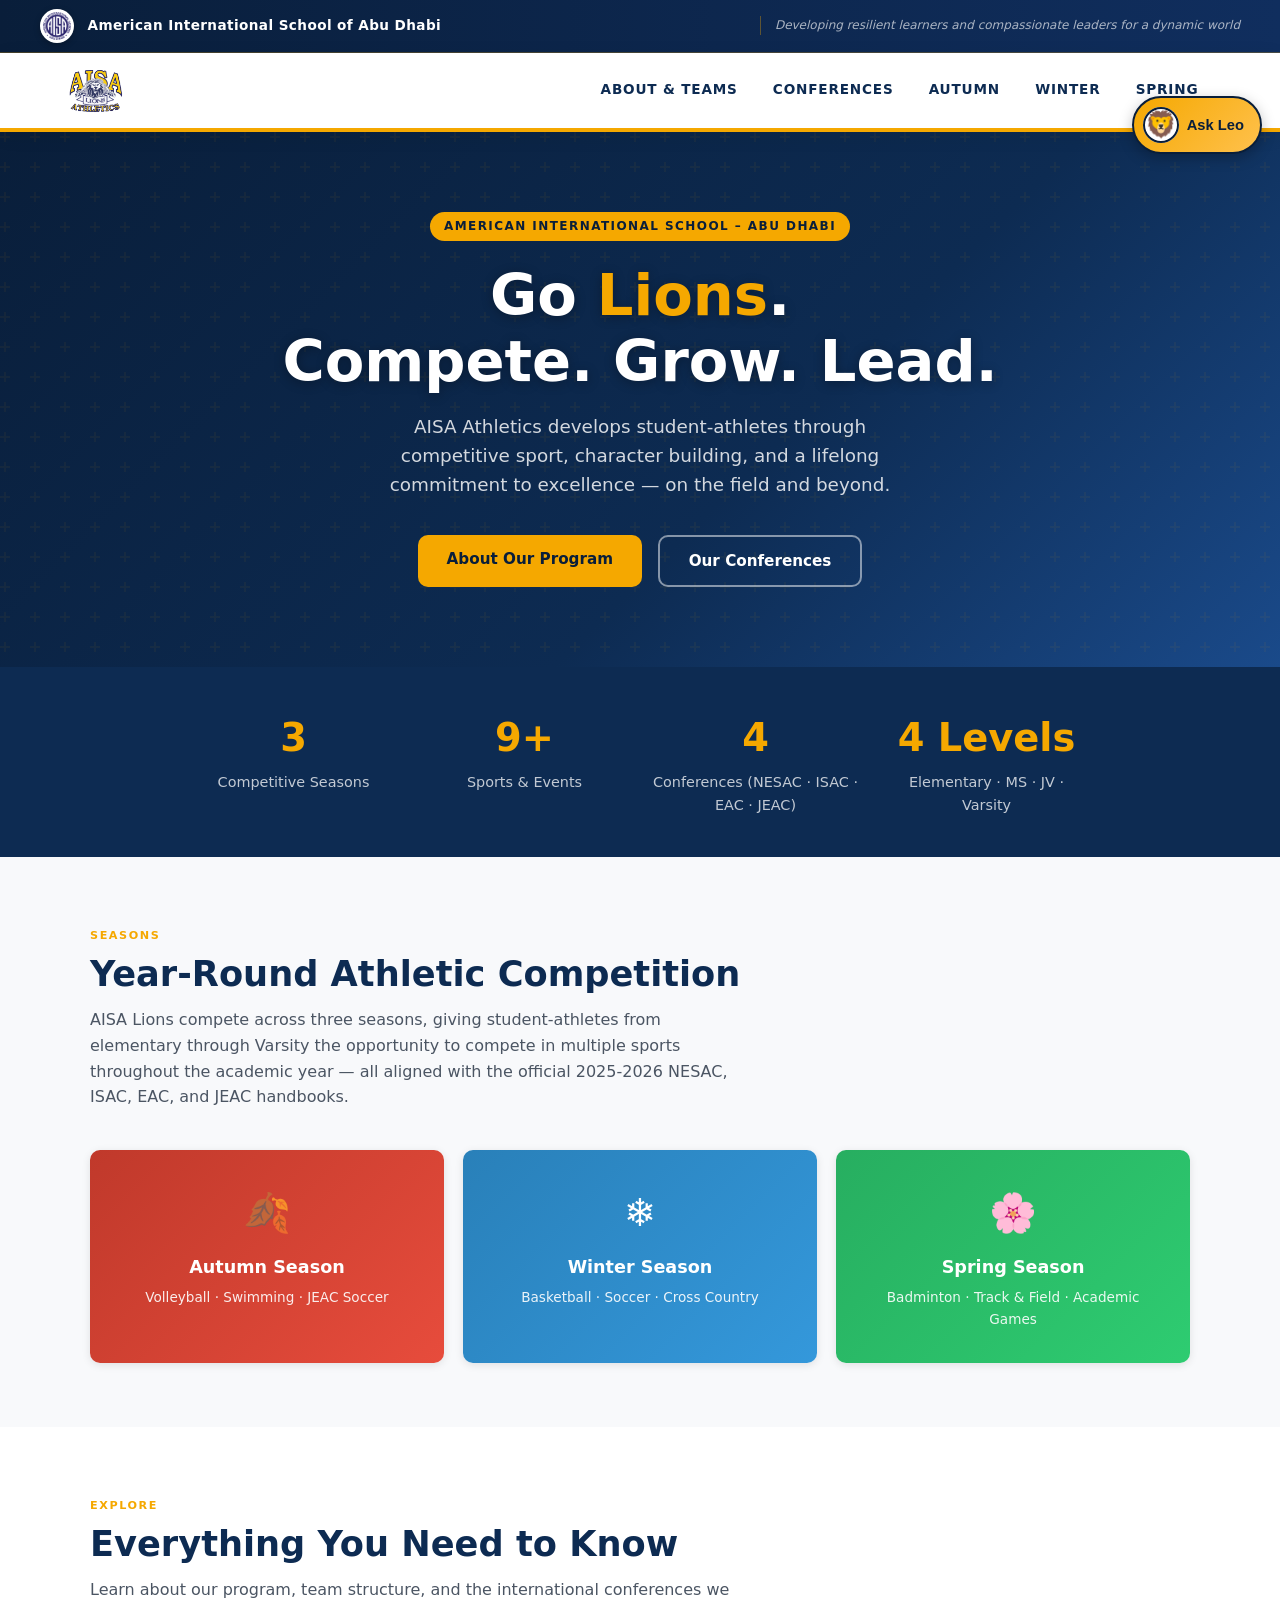
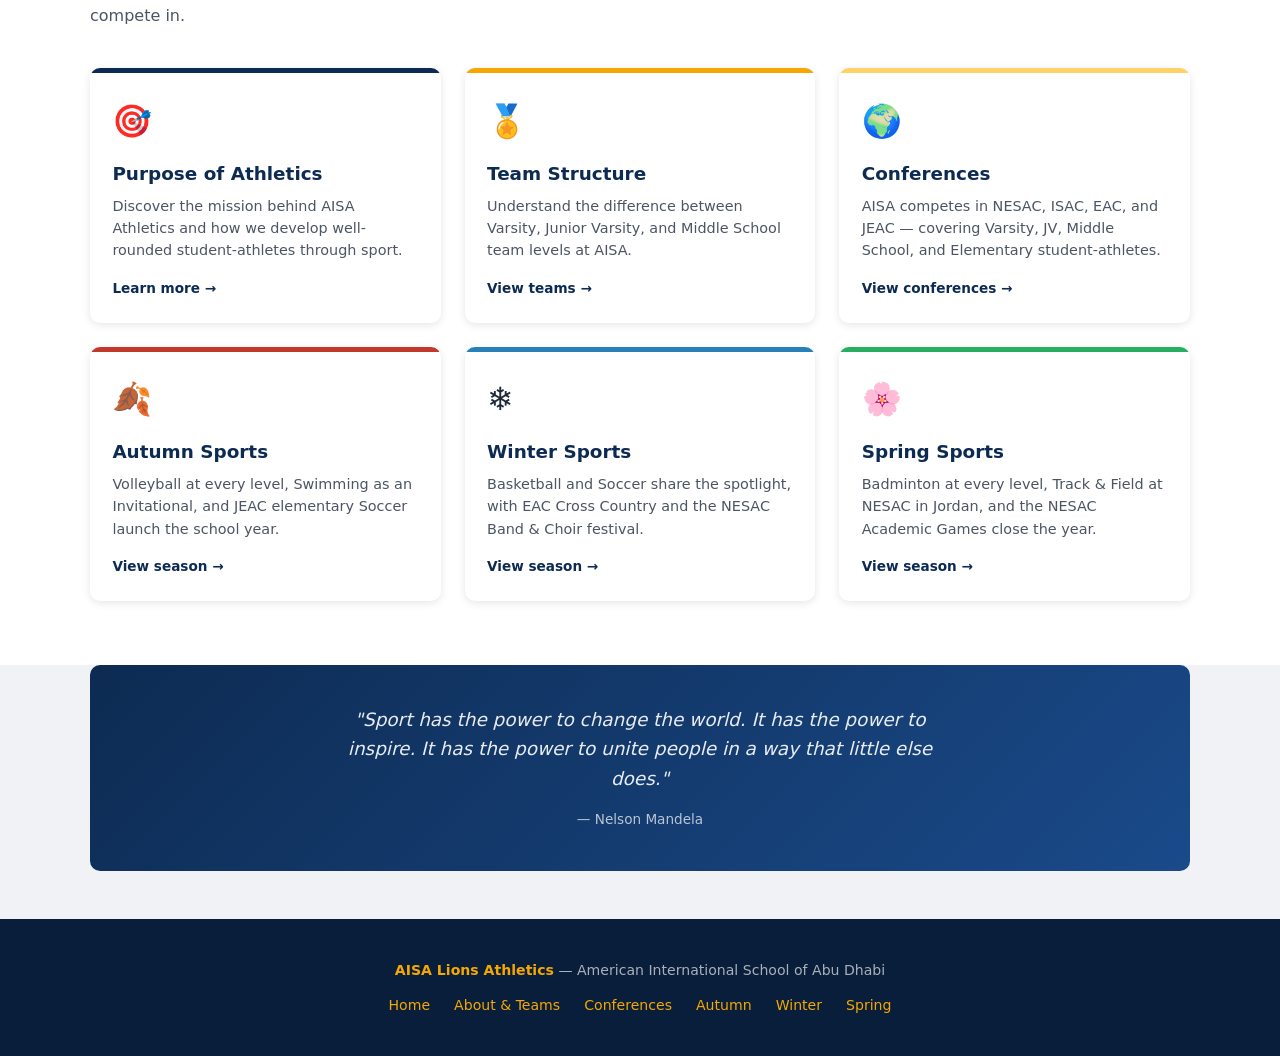
==== commit 9f961eba: "Add modern two-tier AISA-branded header across all pages Replaces the old single-bar nav with a two-" ====
--- a/index.html
+++ b/index.html
@@ -8,19 +8,32 @@
 </head>
 <body>
 
-  <!-- NAV -->
-  <nav>
-    <div class="nav-inner">
-      <a class="nav-brand" href="index.html">🦁 AISA <span>Lions Athletics</span></a>
-      <ul class="nav-links">
-        <li><a href="purpose.html">About & Teams</a></li>
-        <li><a href="conferences.html">Conferences</a></li>
-        <li><a href="autumn.html">Autumn</a></li>
-        <li><a href="winter.html">Winter</a></li>
-        <li><a href="spring.html">Spring</a></li>
-      </ul>
+  <!-- AISA SITE HEADER -->
+  <header class="site-header">
+    <div class="top-bar">
+      <div class="top-bar-inner">
+        <img src="AISAOfficalLogo.png" alt="AISA – American International School of Abu Dhabi" class="official-logo" />
+        <span class="school-name">American International School of Abu Dhabi</span>
+        <span class="top-bar-tagline">Developing resilient learners and compassionate leaders for a dynamic world</span>
+      </div>
     </div>
-  </nav>
+    <nav class="main-nav" aria-label="Primary">
+      <div class="main-nav-inner">
+        <a href="index.html" class="lions-brand" aria-label="AISA Lions Athletics — Home">
+          <img src="NESAC%20Logos/AISALionsLogo.png" alt="AISA Lions Athletics" />
+        </a>
+        <input type="checkbox" id="nav-toggle-checkbox" />
+        <label for="nav-toggle-checkbox" class="nav-toggle" aria-label="Toggle navigation">☰</label>
+        <ul class="nav-links">
+          <li><a href="purpose.html">About &amp; Teams</a></li>
+          <li><a href="conferences.html">Conferences</a></li>
+          <li><a href="autumn.html">Autumn</a></li>
+          <li><a href="winter.html">Winter</a></li>
+          <li><a href="spring.html">Spring</a></li>
+        </ul>
+      </div>
+    </nav>
+  </header>
 
   <!-- HERO -->
   <section class="hero">
--- a/styles.css
+++ b/styles.css
@@ -32,67 +32,172 @@
   line-height: 1.6;
 }
 
-/* ---- NAV ---- */
-nav {
-  background: var(--navy-dark);
+/* ============================================================
+   AISA SITE HEADER — Lions Athletics
+============================================================ */
+.site-header { position: relative; }
+
+/* ── Top Bar (school identity, scrolls away) ── */
+.top-bar {
+  background: linear-gradient(90deg, var(--navy-dark) 0%, #102e5e 100%);
+  color: rgba(255,255,255,.9);
+  padding: .55rem 1.5rem;
+  border-bottom: 1px solid rgba(245,168,0,.25);
+}
+.top-bar-inner {
+  max-width: 1200px;
+  margin: 0 auto;
+  display: flex;
+  align-items: center;
+  gap: .85rem;
+}
+.official-logo {
+  width: 34px;
+  height: 34px;
+  background: var(--white);
+  border-radius: 50%;
+  padding: 3px;
+  flex-shrink: 0;
+  box-shadow: 0 2px 6px rgba(0,0,0,.25);
+  display: block;
+}
+.school-name {
+  font-size: .85rem;
+  font-weight: 700;
+  letter-spacing: .03em;
+  color: var(--white);
+}
+.top-bar-tagline {
+  font-size: .75rem;
+  font-style: italic;
+  color: rgba(255,255,255,.65);
+  margin-left: auto;
+  border-left: 1px solid rgba(245,168,0,.35);
+  padding-left: .85rem;
+}
+
+/* ── Main Nav (athletics brand + nav, sticky) ── */
+.main-nav {
+  background: var(--white);
   position: sticky;
   top: 0;
   z-index: 100;
-  box-shadow: 0 2px 8px rgba(0,0,0,.4);
-}
-
-.nav-inner {
-  max-width: 1100px;
+  box-shadow: 0 4px 18px rgba(0,0,0,.08);
+  border-bottom: 4px solid var(--gold);
+}
+.main-nav-inner {
+  max-width: 1200px;
   margin: 0 auto;
   padding: 0 1.5rem;
   display: flex;
   align-items: center;
-  gap: 0;
-}
-
-.nav-brand {
+  gap: 1rem;
+}
+
+.lions-brand {
   display: flex;
   align-items: center;
-  gap: .6rem;
-  padding: .85rem 0;
+  flex-shrink: 0;
+  text-decoration: none;
+  padding: .35rem 0;
+}
+.lions-brand img {
+  height: 64px;
+  width: auto;
+  display: block;
+  transition: transform .25s ease;
+}
+.lions-brand:hover img { transform: scale(1.05); }
+
+#nav-toggle-checkbox { display: none; }
+.nav-toggle {
+  display: none;
+  background: var(--navy);
   color: var(--gold);
-  font-weight: 800;
-  font-size: 1.1rem;
-  text-decoration: none;
-  letter-spacing: .02em;
-  flex-shrink: 0;
-}
-
-.nav-brand span { color: var(--white); font-weight: 400; }
+  border: none;
+  font-size: 1.5rem;
+  padding: .25rem .65rem;
+  border-radius: 6px;
+  cursor: pointer;
+  margin-left: auto;
+  font-weight: 700;
+  line-height: 1;
+}
 
 .nav-links {
   display: flex;
   list-style: none;
   gap: 0;
-  margin-left: auto;
-}
-
+  margin: 0 0 0 auto;
+  padding: 0;
+}
+.nav-links li { list-style: none; }
 .nav-links a {
   display: block;
-  padding: .9rem 1rem;
-  color: var(--gray-300);
+  padding: 1.6rem 1.1rem;
+  color: var(--navy);
   text-decoration: none;
-  font-size: .9rem;
-  font-weight: 500;
-  transition: color .2s, background .2s;
+  font-size: .85rem;
+  font-weight: 700;
+  letter-spacing: .06em;
+  text-transform: uppercase;
+  position: relative;
+  transition: color .15s;
   white-space: nowrap;
 }
-
-.nav-links a:hover,
-.nav-links a.active {
-  color: var(--gold);
-  background: rgba(255,255,255,.05);
-}
-
-/* season accent dots */
-.nav-links a[href="autumn.html"]::before { content:"🍂 "; }
-.nav-links a[href="winter.html"]::before { content:"❄️ "; }
-.nav-links a[href="spring.html"]::before { content:"🌸 "; }
+.nav-links a::after {
+  content: '';
+  position: absolute;
+  left: 50%;
+  bottom: 0;
+  width: 0;
+  height: 4px;
+  background: var(--gold);
+  transition: width .25s ease, left .25s ease;
+  transform: translateY(0);
+}
+.nav-links a:hover { color: var(--gold); }
+.nav-links a:hover::after,
+.nav-links a.active::after {
+  width: calc(100% - 2.2rem);
+  left: 1.1rem;
+}
+.nav-links a.active { color: var(--navy); }
+
+@media (max-width: 900px) {
+  .lions-brand img { height: 54px; }
+  .nav-links a { padding: 1.3rem .85rem; font-size: .78rem; }
+  .top-bar-tagline { display: none; }
+}
+
+@media (max-width: 720px) {
+  .main-nav-inner { padding: 0 1rem; }
+  .nav-toggle { display: block; }
+  .nav-links {
+    display: none;
+    position: absolute;
+    top: 100%;
+    left: 0;
+    right: 0;
+    flex-direction: column;
+    background: var(--white);
+    border-bottom: 4px solid var(--gold);
+    box-shadow: 0 8px 16px rgba(0,0,0,.12);
+    margin: 0;
+  }
+  #nav-toggle-checkbox:checked ~ .nav-links { display: flex; }
+  .nav-links a { padding: 1rem 1.25rem; border-bottom: 1px solid var(--gray-100); }
+  .nav-links a::after { display: none; }
+  .nav-links a:hover { background: var(--off-white); color: var(--navy); }
+  .nav-links a.active { background: var(--off-white); border-left: 4px solid var(--gold); }
+}
+
+@media (max-width: 480px) {
+  .school-name { font-size: .7rem; letter-spacing: 0; }
+  .lions-brand img { height: 46px; }
+  .top-bar { padding: .4rem .9rem; }
+  .official-logo { width: 28px; height: 28px; }
+}
 
 /* ---- HERO ---- */
 .hero {
@@ -478,7 +583,7 @@
 /* ============================================================
    LEO — AISA Lions Athletics chat assistant
 ============================================================ */
-#leo-widget { position: fixed; top: 70px; right: 18px; z-index: 1000; font-family: 'Segoe UI', system-ui, sans-serif; }
+#leo-widget { position: fixed; top: 96px; right: 18px; z-index: 1000; font-family: 'Segoe UI', system-ui, sans-serif; }
 
 #leo-toggle {
   display: flex; align-items: center; gap: .5rem;
@@ -641,8 +746,8 @@
 }
 #leo-form button:hover { background: var(--navy-dark); }
 
-@media (max-width: 640px) {
-  #leo-widget { top: 60px; right: 10px; }
+@media (max-width: 720px) {
+  #leo-widget { top: 78px; right: 10px; }
   #leo-toggle .leo-toggle-text { display: none; }
   #leo-toggle { padding: .35rem; }
   #leo-panel { width: calc(100vw - 20px); height: calc(100vh - 130px); top: 56px; }
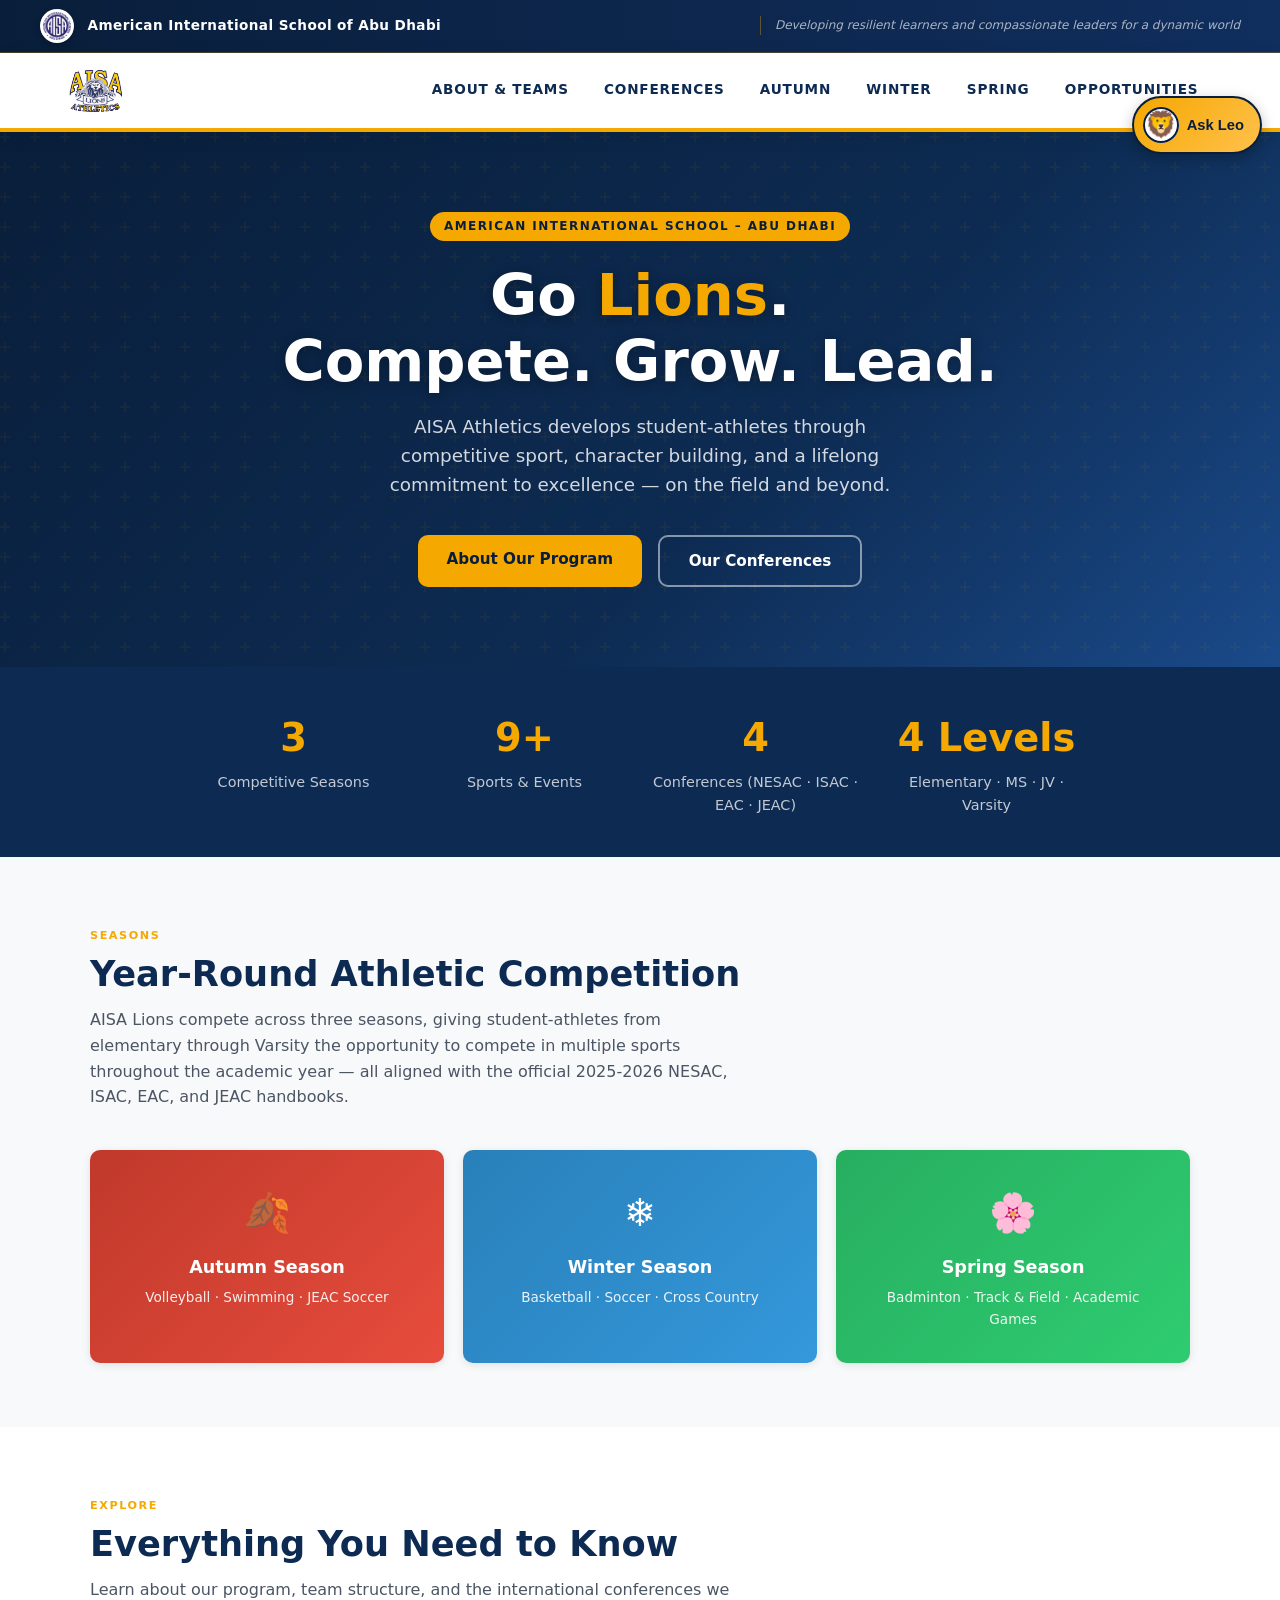
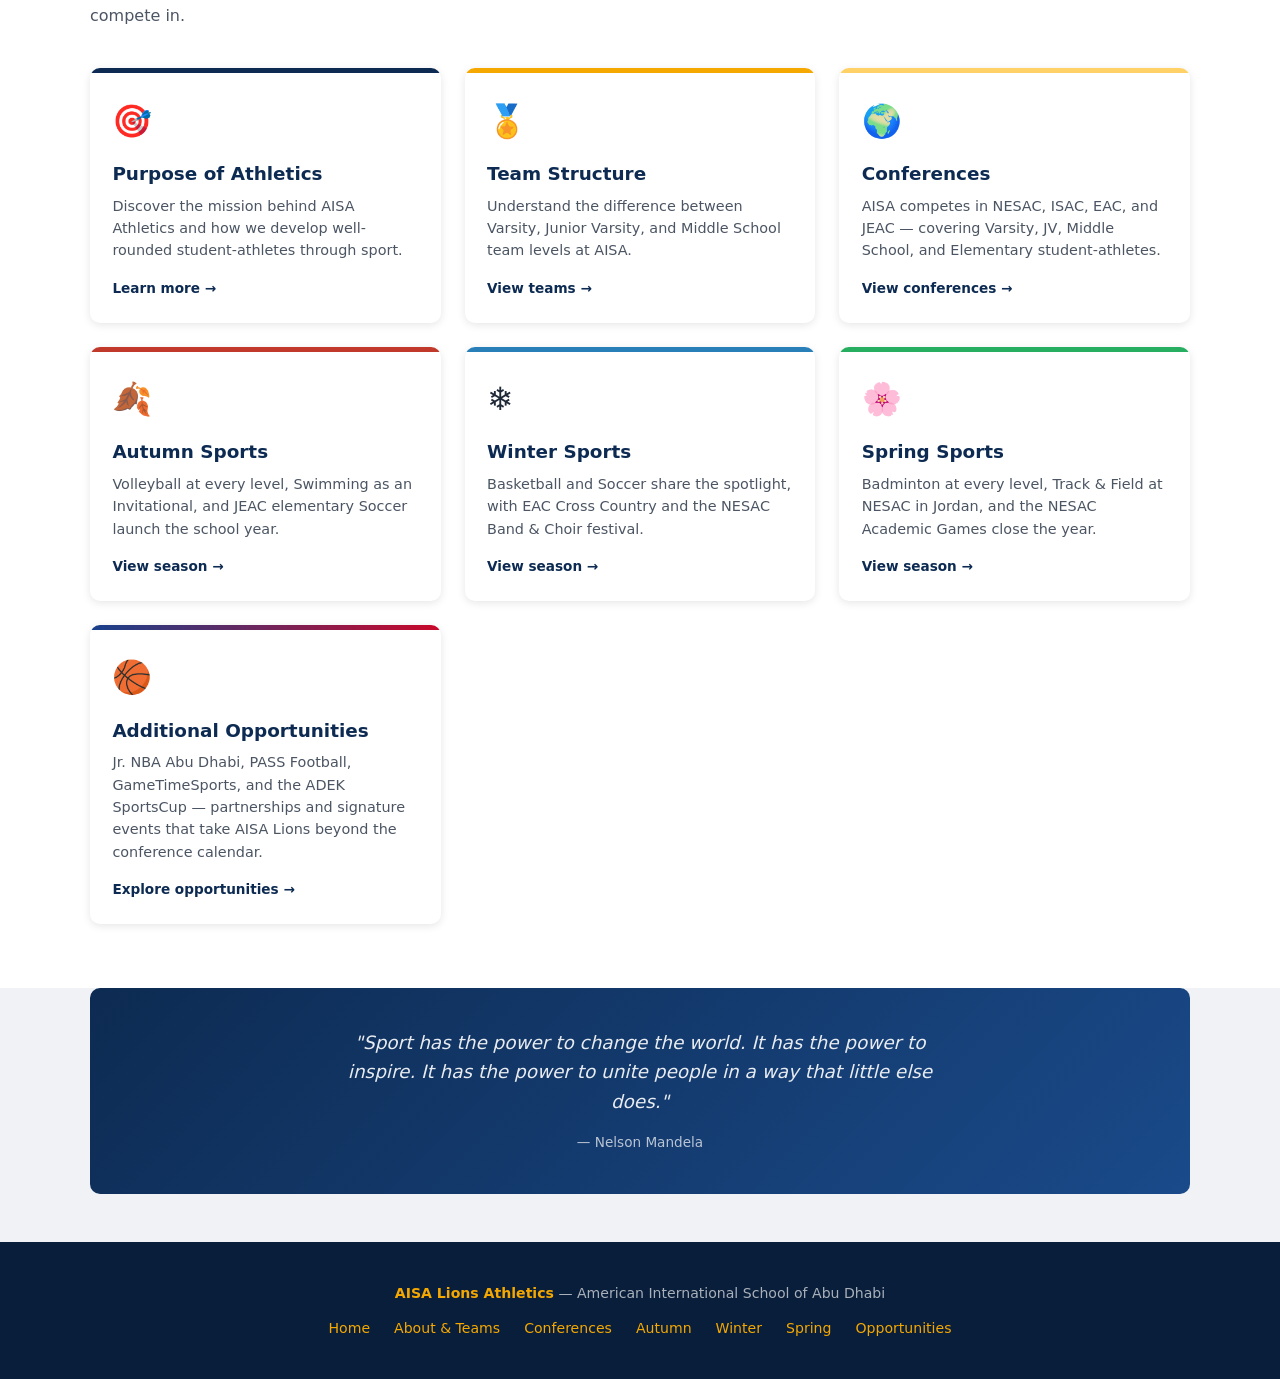
==== commit 78a5c048: "Add Additional Opportunities page (Jr. NBA, PASS, GameTime, ADEK) New opportunities.html showcases t" ====
--- a/index.html
+++ b/index.html
@@ -30,6 +30,7 @@
           <li><a href="autumn.html">Autumn</a></li>
           <li><a href="winter.html">Winter</a></li>
           <li><a href="spring.html">Spring</a></li>
+          <li><a href="opportunities.html">Opportunities</a></li>
         </ul>
       </div>
     </nav>
@@ -152,6 +153,16 @@
           </div>
         </a>
 
+        <a class="card" href="opportunities.html">
+          <div class="card-accent" style="background: linear-gradient(90deg, #17408b, #c9082a);"></div>
+          <div class="card-body">
+            <span class="card-icon">🏀</span>
+            <h3>Additional Opportunities</h3>
+            <p>Jr. NBA Abu Dhabi, PASS Football, GameTimeSports, and the ADEK SportsCup — partnerships and signature events that take AISA Lions beyond the conference calendar.</p>
+            <span class="card-link">Explore opportunities →</span>
+          </div>
+        </a>
+
       </div>
     </div>
   </section>
@@ -176,6 +187,7 @@
       <a href="autumn.html">Autumn</a>
       <a href="winter.html">Winter</a>
       <a href="spring.html">Spring</a>
+      <a href="opportunities.html">Opportunities</a>
     </div>
   </footer>
 
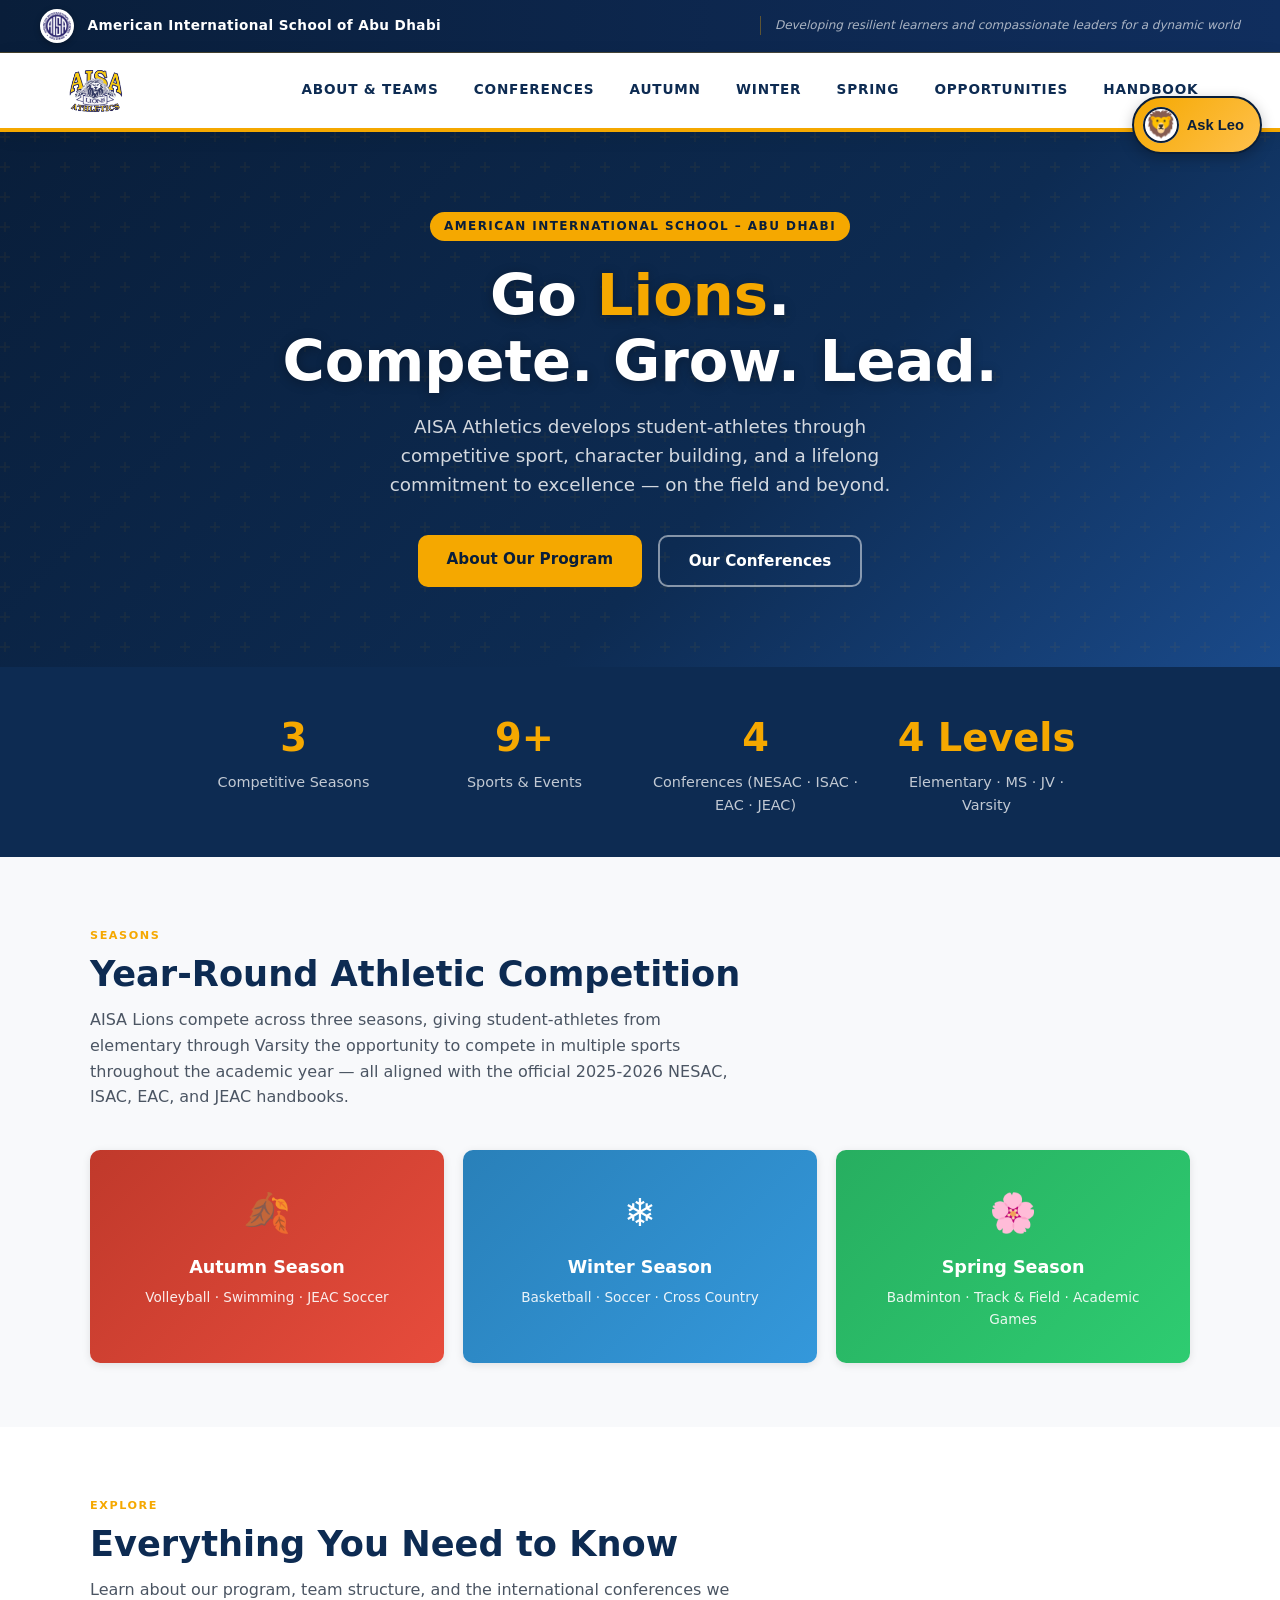
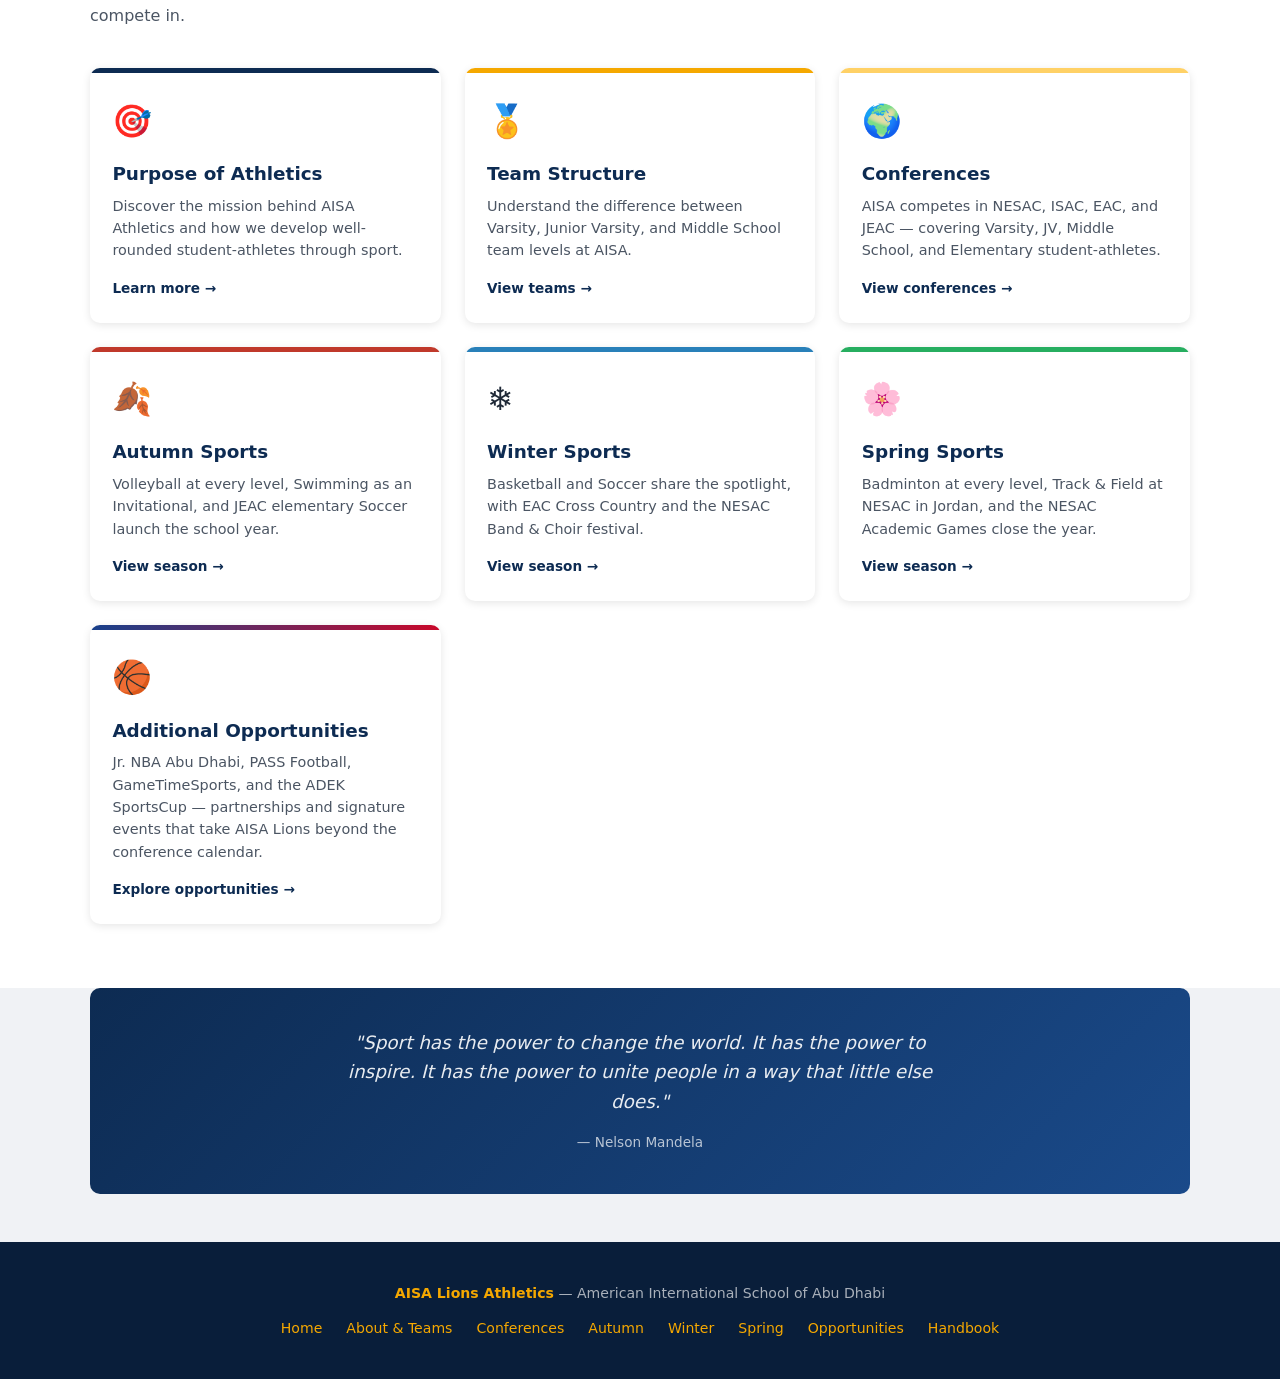
==== commit c4b232b7: "Add AISA Lions Student–Parent Handbook page with FAQs New handbook.html features: - Large AISALionsL" ====
--- a/index.html
+++ b/index.html
@@ -31,6 +31,7 @@
           <li><a href="winter.html">Winter</a></li>
           <li><a href="spring.html">Spring</a></li>
           <li><a href="opportunities.html">Opportunities</a></li>
+          <li><a href="handbook.html">Handbook</a></li>
         </ul>
       </div>
     </nav>
@@ -188,6 +189,7 @@
       <a href="winter.html">Winter</a>
       <a href="spring.html">Spring</a>
       <a href="opportunities.html">Opportunities</a>
+      <a href="handbook.html">Handbook</a>
     </div>
   </footer>
 
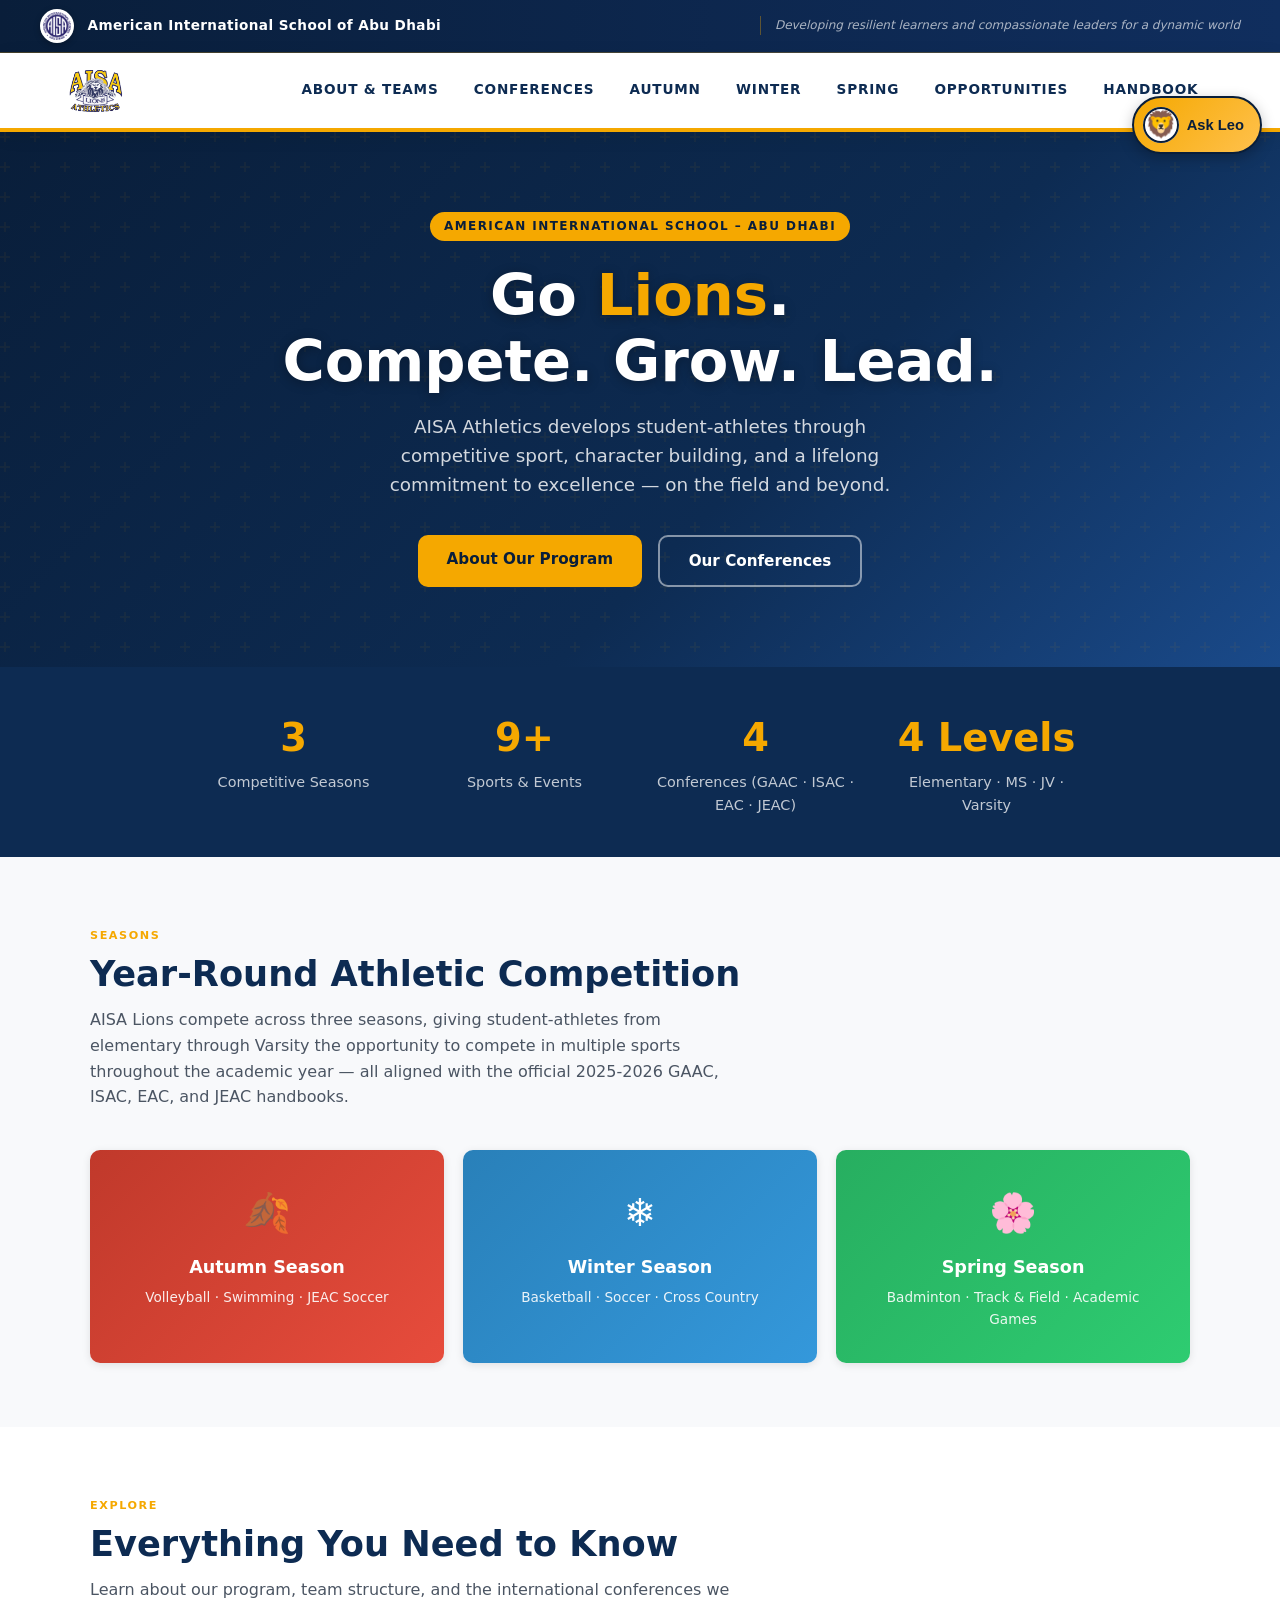
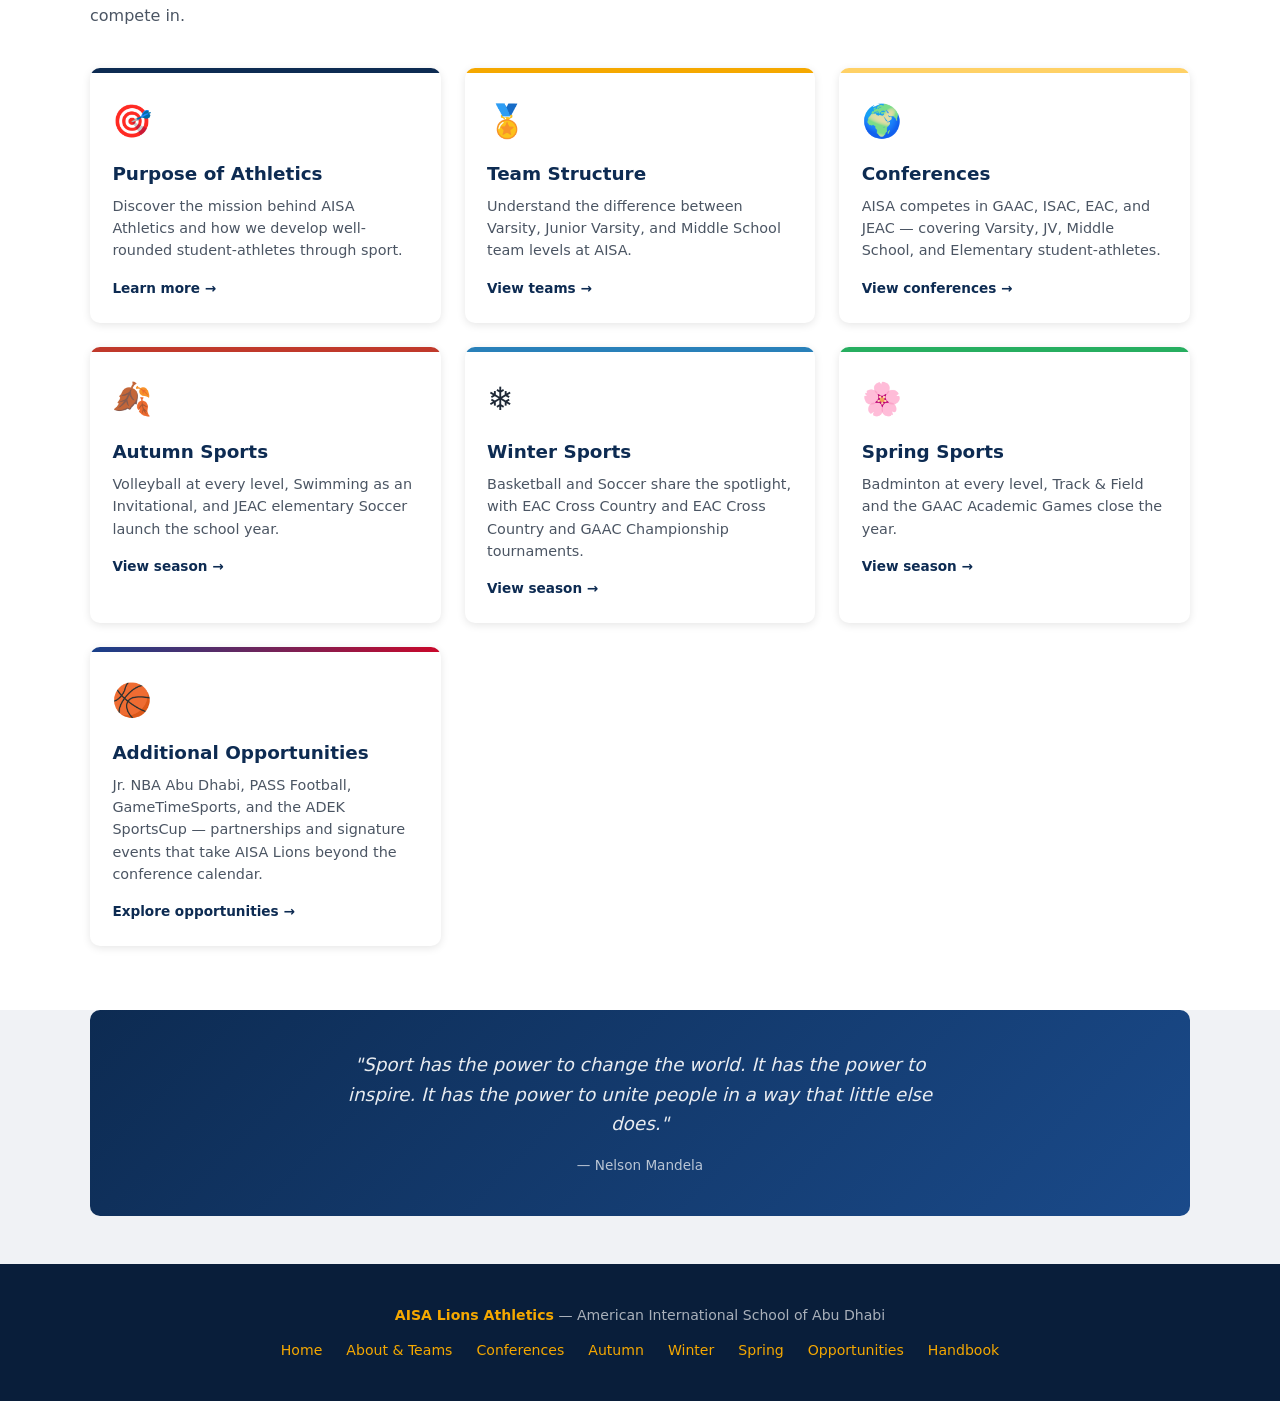
==== commit 6728b771: "Replace NESAC with GAAC across entire site AISA has left NESAC and joined the Gulf Athletics & Activ" ====
--- a/index.html
+++ b/index.html
@@ -20,7 +20,7 @@
     <nav class="main-nav" aria-label="Primary">
       <div class="main-nav-inner">
         <a href="index.html" class="lions-brand" aria-label="AISA Lions Athletics — Home">
-          <img src="NESAC%20Logos/AISALionsLogo.png" alt="AISA Lions Athletics" />
+          <img src="GAAC%20Logos(WebsiteVersion)/AISA/AISALionsLogo%20%20copy.png" alt="AISA Lions Athletics" />
         </a>
         <input type="checkbox" id="nav-toggle-checkbox" />
         <label for="nav-toggle-checkbox" class="nav-toggle" aria-label="Toggle navigation">☰</label>
@@ -55,7 +55,7 @@
     <div class="stats-inner">
       <div class="stat-item"><h2>3</h2><p>Competitive Seasons</p></div>
       <div class="stat-item"><h2>9+</h2><p>Sports &amp; Events</p></div>
-      <div class="stat-item"><h2>4</h2><p>Conferences (NESAC · ISAC · EAC · JEAC)</p></div>
+      <div class="stat-item"><h2>4</h2><p>Conferences (GAAC · ISAC · EAC · JEAC)</p></div>
       <div class="stat-item"><h2>4 Levels</h2><p>Elementary · MS · JV · Varsity</p></div>
     </div>
   </div>
@@ -65,7 +65,7 @@
     <div class="container">
       <div class="section-label">Seasons</div>
       <h2 class="section-title">Year-Round Athletic Competition</h2>
-      <p class="section-sub">AISA Lions compete across three seasons, giving student-athletes from elementary through Varsity the opportunity to compete in multiple sports throughout the academic year — all aligned with the official 2025-2026 NESAC, ISAC, EAC, and JEAC handbooks.</p>
+      <p class="section-sub">AISA Lions compete across three seasons, giving student-athletes from elementary through Varsity the opportunity to compete in multiple sports throughout the academic year — all aligned with the official 2025-2026 GAAC, ISAC, EAC, and JEAC handbooks.</p>
       <div class="season-nav">
         <a class="season-card sc-autumn" href="autumn.html">
           <span class="season-icon">🍂</span>
@@ -119,7 +119,7 @@
           <div class="card-body">
             <span class="card-icon">🌍</span>
             <h3>Conferences</h3>
-            <p>AISA competes in NESAC, ISAC, EAC, and JEAC — covering Varsity, JV, Middle School, and Elementary student-athletes.</p>
+            <p>AISA competes in GAAC, ISAC, EAC, and JEAC — covering Varsity, JV, Middle School, and Elementary student-athletes.</p>
             <span class="card-link">View conferences →</span>
           </div>
         </a>
@@ -139,7 +139,7 @@
           <div class="card-body">
             <span class="card-icon">❄️</span>
             <h3>Winter Sports</h3>
-            <p>Basketball and Soccer share the spotlight, with EAC Cross Country and the NESAC Band &amp; Choir festival.</p>
+            <p>Basketball and Soccer share the spotlight, with EAC Cross Country and EAC Cross Country and GAAC Championship tournaments.</p>
             <span class="card-link">View season →</span>
           </div>
         </a>
@@ -149,7 +149,7 @@
           <div class="card-body">
             <span class="card-icon">🌸</span>
             <h3>Spring Sports</h3>
-            <p>Badminton at every level, Track &amp; Field at NESAC in Jordan, and the NESAC Academic Games close the year.</p>
+            <p>Badminton at every level, Track &amp; Field and the GAAC Academic Games close the year.</p>
             <span class="card-link">View season →</span>
           </div>
         </a>
--- a/styles.css
+++ b/styles.css
@@ -614,9 +614,9 @@
 #leo-panel {
   position: absolute;
   top: 60px; right: 0;
-  width: 360px;
+  width: 480px;
   max-width: calc(100vw - 24px);
-  height: 540px;
+  height: 620px;
   max-height: calc(100vh - 120px);
   background: var(--white);
   border-radius: 14px;
@@ -683,10 +683,10 @@
 .leo-msg-text {
   background: var(--white);
   color: var(--gray-800);
-  padding: .55rem .8rem;
+  padding: .65rem .95rem;
   border-radius: 14px;
-  font-size: .87rem;
-  line-height: 1.5;
+  font-size: .93rem;
+  line-height: 1.58;
   box-shadow: 0 1px 3px rgba(0,0,0,.08);
   word-wrap: break-word;
 }
@@ -699,30 +699,54 @@
 .leo-msg-text b { color: var(--navy); font-weight: 700; }
 .leo-msg-user .leo-msg-text b { color: var(--gold); }
 
+/* Suggestions dropdown — hidden until toggle is clicked */
 #leo-suggestions {
-  display: flex; flex-wrap: wrap; gap: .35rem;
-  padding: .6rem .8rem 0;
-  background: var(--off-white);
+  display: none;
+  flex-wrap: wrap; gap: .4rem;
+  padding: .65rem .9rem .55rem;
+  background: #f0f4ff;
+  border-top: 1px solid rgba(13,43,82,.1);
+  animation: chips-in .15s ease;
+}
+#leo-suggestions.leo-chips-open { display: flex; }
+@keyframes chips-in {
+  from { opacity: 0; transform: translateY(-4px); }
+  to   { opacity: 1; transform: translateY(0); }
 }
 .leo-chip {
   background: var(--white);
   border: 1.5px solid var(--gold);
   color: var(--navy);
   border-radius: 2rem;
-  padding: .3rem .75rem;
-  font-size: .76rem;
+  padding: .3rem .8rem;
+  font-size: .77rem;
   font-weight: 600;
   cursor: pointer;
-  transition: background .15s, color .15s;
-}
-.leo-chip:hover { background: var(--gold); color: var(--navy-dark); }
+  transition: background .15s, color .15s, transform .1s;
+}
+.leo-chip:hover { background: var(--gold); color: var(--navy-dark); transform: translateY(-1px); }
 
 #leo-form {
-  display: flex; gap: .4rem;
+  display: flex; gap: .4rem; align-items: center;
   padding: .7rem .8rem .8rem;
   background: var(--off-white);
   border-top: 1px solid var(--gray-100);
 }
+#leo-chips-toggle {
+  background: var(--white);
+  border: 1.5px solid var(--gold);
+  color: var(--navy);
+  border-radius: 50%;
+  width: 36px; height: 36px;
+  flex-shrink: 0;
+  font-size: .85rem;
+  cursor: pointer;
+  display: flex; align-items: center; justify-content: center;
+  transition: background .15s, color .15s;
+  title: 'Quick topics';
+}
+#leo-chips-toggle:hover,
+#leo-chips-toggle.active { background: var(--gold); color: var(--navy-dark); }
 #leo-input {
   flex: 1;
   border: 1.5px solid var(--gray-300);
